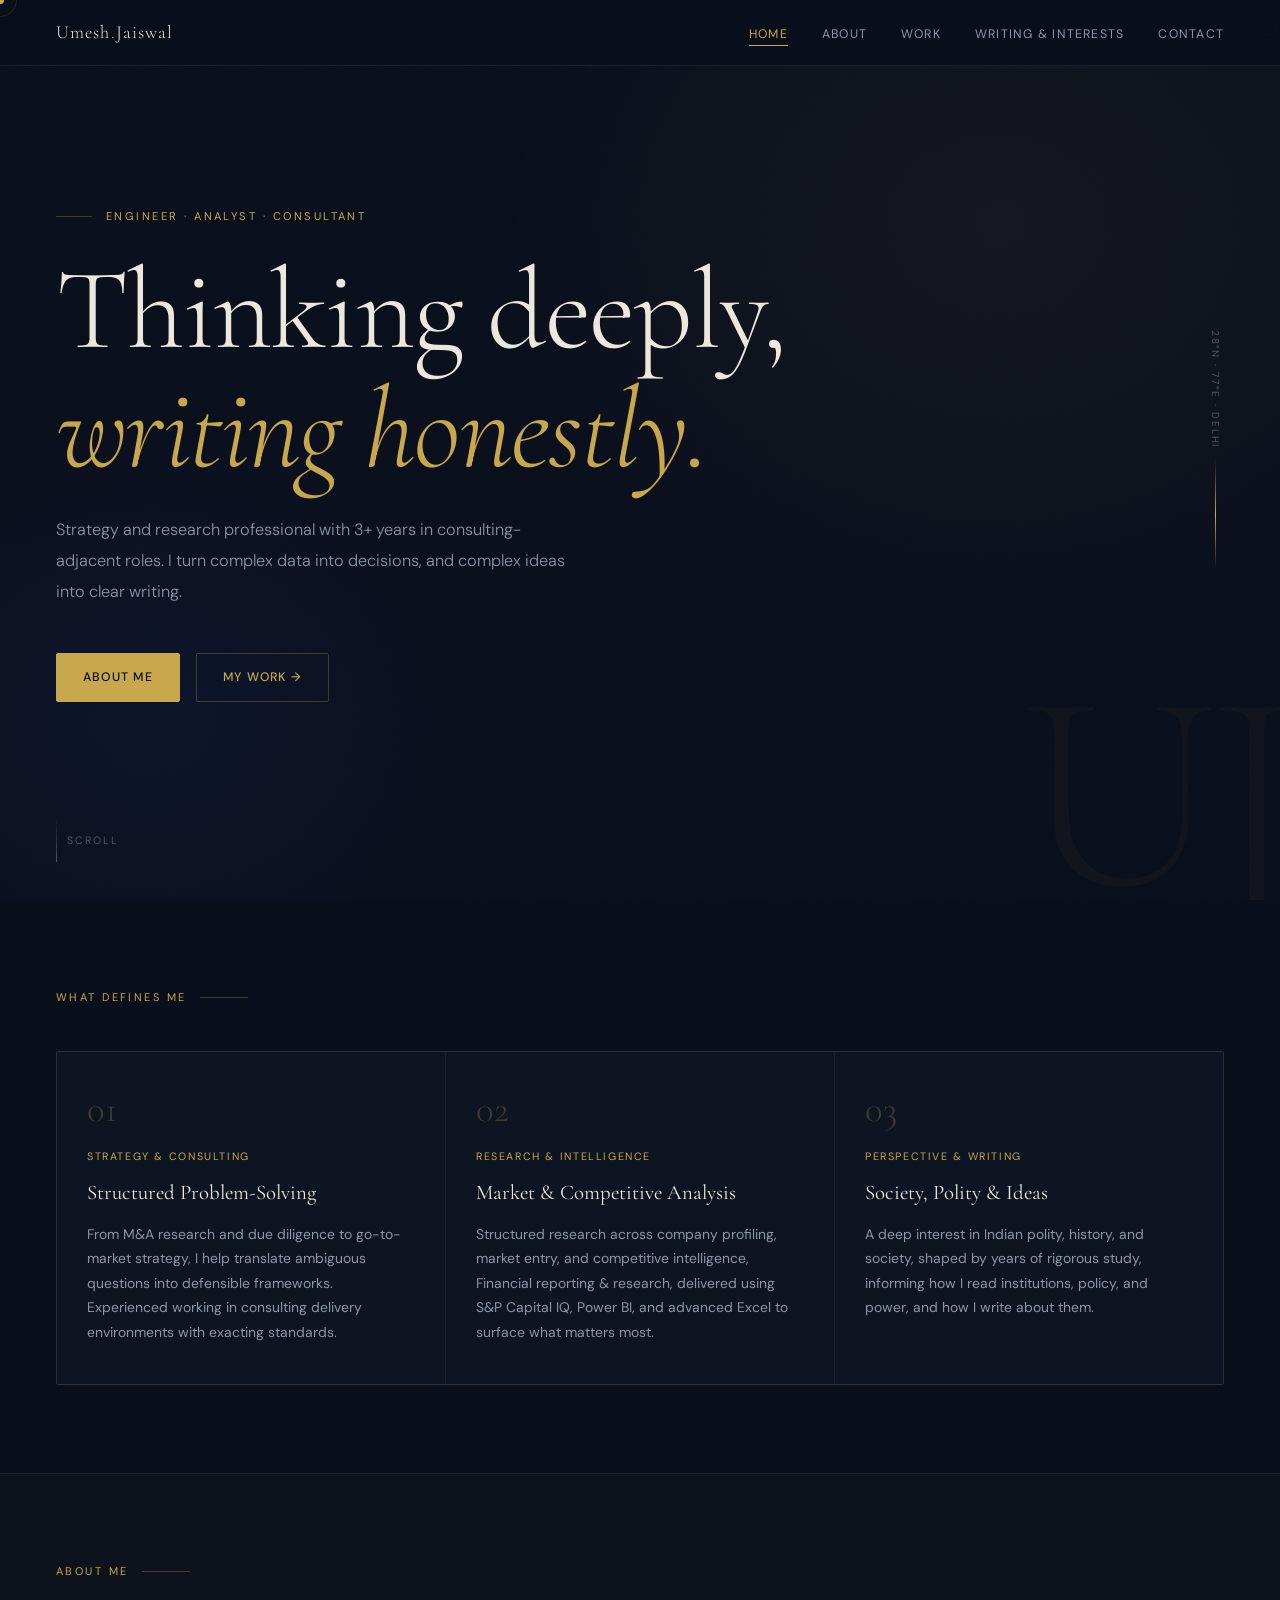
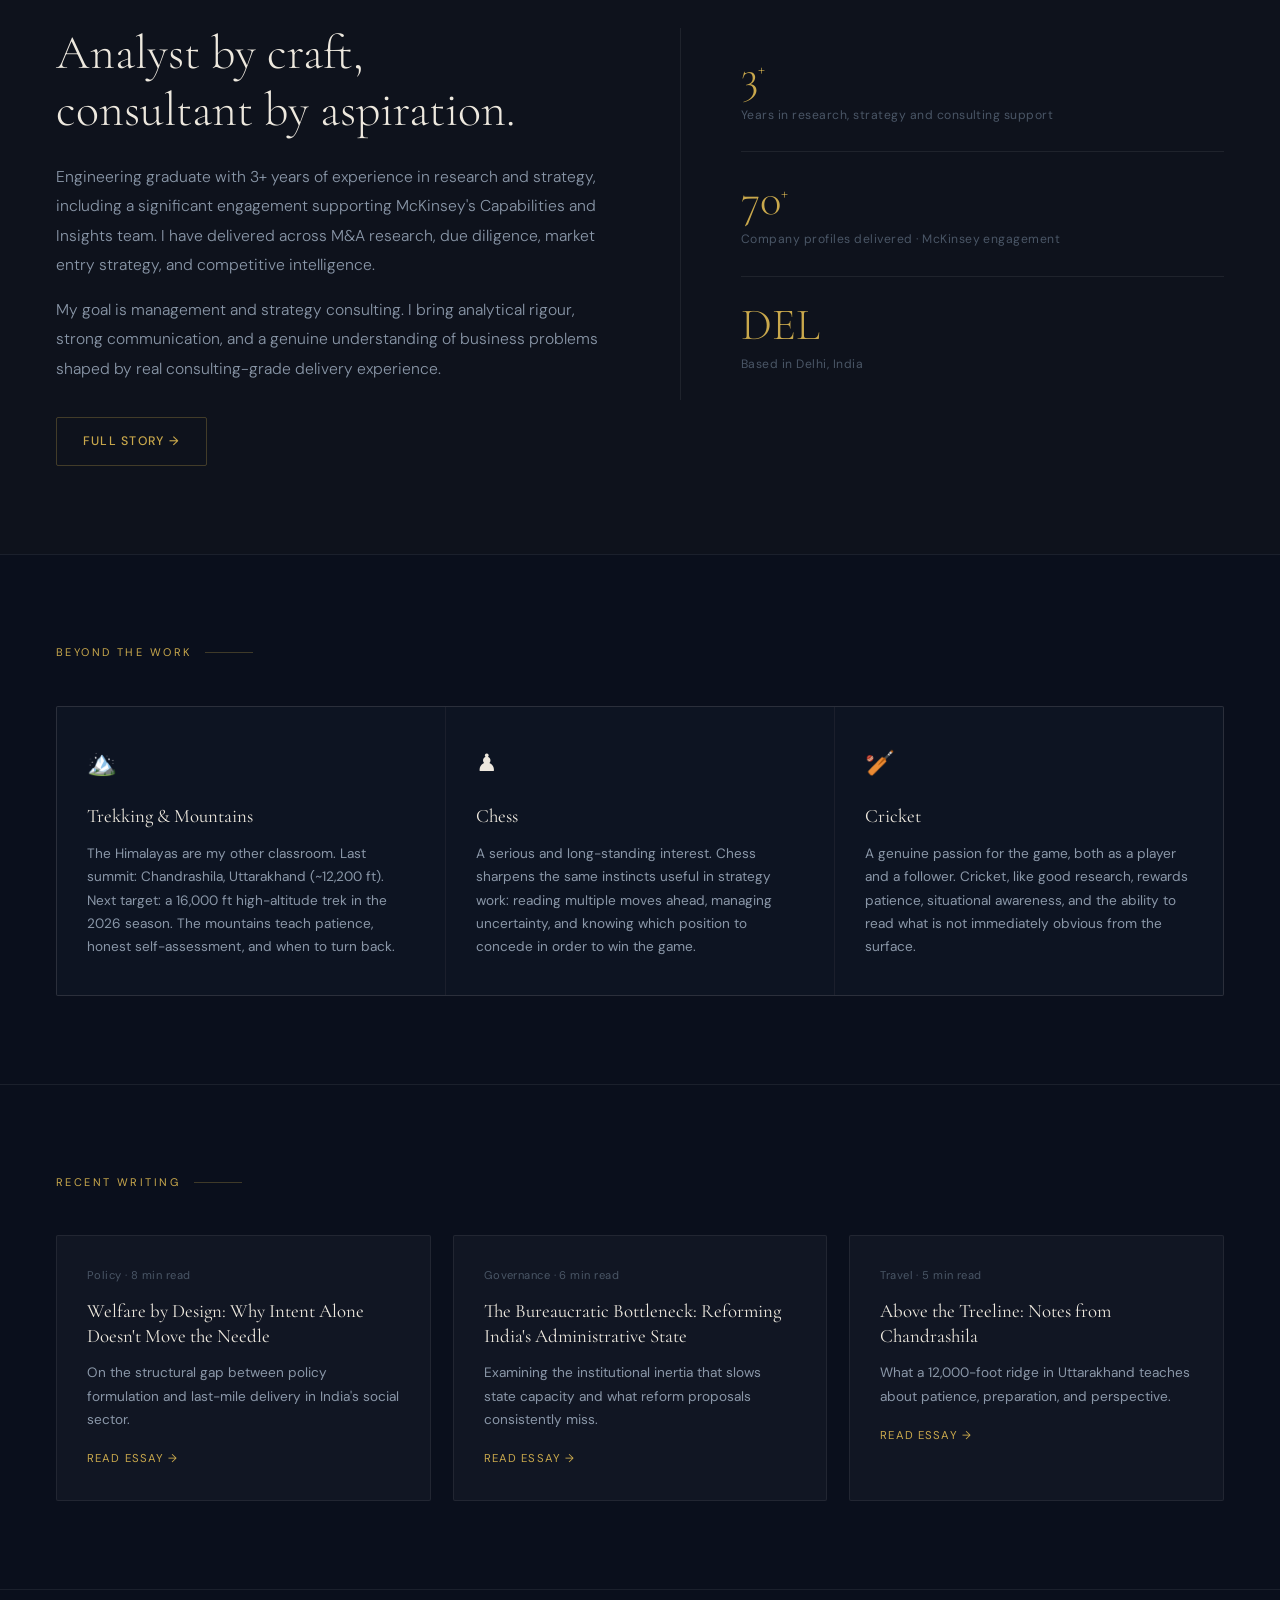
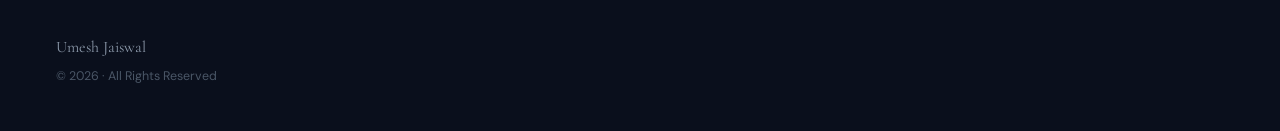
==== index.html @ ec94112f "Add files via upload" ====
<!DOCTYPE html>
<html lang="en">
<head>
<meta charset="UTF-8">
<meta name="viewport" content="width=device-width, initial-scale=1.0">
<title>Umesh Jaiswal — Strategy, Research &amp; Consulting</title>
<link rel="preconnect" href="https://fonts.googleapis.com">
<link rel="preconnect" href="https://fonts.gstatic.com" crossorigin>
<link href="https://fonts.googleapis.com/css2?family=Cormorant+Garamond:ital,wght@0,300;0,400;0,600;1,300;1,400&family=DM+Sans:opsz,wght@9..40,300;9..40,400;9..40,500&display=swap" rel="stylesheet">
<style>
:root{
  --bg:#0a0f1c;--bg2:#0d1422;--card:rgba(255,255,255,0.032);--border:rgba(255,255,255,0.07);
  --gold:#c9a84c;--gd:rgba(201,168,76,0.18);--gl:rgba(201,168,76,0.28);
  --t1:#ede8de;--t2:#8a97a8;--t3:#4a5666;
  --serif:'Cormorant Garamond',Georgia,serif;--sans:'DM Sans',system-ui,sans-serif;
}
*,*::before,*::after{margin:0;padding:0;box-sizing:border-box;}
html{scroll-behavior:smooth;}
body{font-family:var(--sans);background:var(--bg);color:var(--t1);line-height:1.7;overflow-x:hidden;-webkit-font-smoothing:antialiased;}
body::after{content:'';position:fixed;inset:0;opacity:0.018;pointer-events:none;z-index:9990;
background-image:url("data:image/svg+xml,%3Csvg xmlns='http://www.w3.org/2000/svg' width='300' height='300'%3E%3Cfilter id='n'%3E%3CfeTurbulence type='fractalNoise' baseFrequency='0.75' numOctaves='4' stitchTiles='stitch'/%3E%3C/filter%3E%3Crect width='300' height='300' filter='url(%23n)'/%3E%3C/svg%3E");}
/* CURSOR */
.cur,.cur-ring{position:fixed;top:0;left:0;pointer-events:none;border-radius:50%;z-index:9999;}
.cur{width:7px;height:7px;background:var(--gold);margin:-3.5px 0 0 -3.5px;transition:transform .15s ease;}
.cur-ring{width:34px;height:34px;border:1px solid var(--gl);margin:-17px 0 0 -17px;transition:opacity .3s;opacity:.55;}
/* NAV */
nav{position:fixed;top:0;width:100%;height:66px;display:flex;align-items:center;justify-content:space-between;padding:0 56px;background:rgba(10,15,28,.92);backdrop-filter:blur(24px);border-bottom:1px solid var(--border);z-index:1000;transition:box-shadow .3s;}
.nav-logo{font-family:var(--serif);font-size:1.15rem;font-weight:300;color:var(--t1);text-decoration:none;letter-spacing:.06em;}
.nav-logo span{color:var(--gold);}
nav ul{list-style:none;display:flex;gap:34px;}
nav ul a{color:var(--t2);text-decoration:none;font-size:.77rem;font-weight:400;letter-spacing:.1em;text-transform:uppercase;position:relative;transition:color .25s;}
nav ul a::after{content:'';position:absolute;bottom:-4px;left:0;width:0;height:1px;background:var(--gold);transition:width .25s;}
nav ul a:hover,nav ul a.active{color:var(--gold);}
nav ul a:hover::after,nav ul a.active::after{width:100%;}
/* HERO */
.hero{min-height:100vh;display:flex;flex-direction:column;justify-content:center;padding:0 56px;position:relative;overflow:hidden;}
.hero-mesh{position:absolute;inset:0;pointer-events:none;
  background:radial-gradient(ellipse 60% 70% at 78% 25%,rgba(201,168,76,.06) 0%,transparent 65%),
             radial-gradient(ellipse 45% 55% at 12% 80%,rgba(20,45,100,.2) 0%,transparent 60%);}
.hero-bg-text{position:absolute;right:-10px;bottom:-20px;font-family:var(--serif);font-size:clamp(11rem,22vw,20rem);font-weight:300;line-height:.9;color:rgba(201,168,76,.035);pointer-events:none;user-select:none;letter-spacing:-.03em;}
.hero-inner{position:relative;z-index:1;max-width:840px;}
.eyebrow{display:inline-flex;align-items:center;gap:14px;font-size:.7rem;letter-spacing:.22em;text-transform:uppercase;color:var(--gold);margin-bottom:26px;opacity:0;animation:up .7s ease .2s forwards;}
.eyebrow::before{content:'';width:36px;height:1px;background:var(--gl);}
.hero h1{font-family:var(--serif);font-size:clamp(4rem,9vw,7.8rem);font-weight:300;line-height:1.03;letter-spacing:-.015em;color:var(--t1);opacity:0;animation:up .85s ease .35s forwards;}
.hero h1 em{font-style:italic;color:var(--gold);}
.hero-sub{margin-top:26px;font-size:1.02rem;font-weight:300;color:var(--t2);max-width:520px;line-height:1.88;opacity:0;animation:up .85s ease .5s forwards;}
.ctas{margin-top:46px;display:flex;gap:16px;opacity:0;animation:up .85s ease .65s forwards;}
.btn{display:inline-flex;align-items:center;gap:7px;font-family:var(--sans);font-size:.77rem;font-weight:500;letter-spacing:.1em;text-transform:uppercase;text-decoration:none;border-radius:2px;padding:13px 26px;transition:all .25s ease;}
.btn-s{background:var(--gold);color:var(--bg);border:1px solid var(--gold);}
.btn-s:hover{background:#ddb95a;transform:translateY(-2px);box-shadow:0 8px 28px rgba(201,168,76,.28);}
.btn-o{background:transparent;color:var(--gold);border:1px solid var(--gl);}
.btn-o:hover{background:var(--gd);border-color:var(--gold);}
.hero-coord{position:absolute;right:56px;top:50%;transform:translateY(-50%);display:flex;flex-direction:column;align-items:center;gap:12px;opacity:.3;z-index:1;animation:fi .8s ease 1s forwards;}
.hero-coord .vl{width:1px;height:110px;background:linear-gradient(to bottom,transparent,var(--gold),transparent);}
.hero-coord .cl{writing-mode:vertical-rl;font-size:.63rem;letter-spacing:.18em;color:var(--t3);text-transform:uppercase;}
.scroll-hint{position:absolute;bottom:38px;left:56px;display:flex;align-items:center;gap:10px;font-size:.67rem;letter-spacing:.18em;text-transform:uppercase;color:var(--t3);z-index:1;opacity:0;animation:fi .8s ease 1.1s forwards;}
.scroll-hint::before{content:'';width:1px;height:44px;background:linear-gradient(to bottom,transparent,var(--t3));}
/* SECTIONS */
section.s{padding:88px 56px;position:relative;z-index:1;}
section.s+section.s{border-top:1px solid var(--border);}
.alt{background:rgba(201,168,76,.02);}
.sec-lbl{font-size:.69rem;letter-spacing:.22em;text-transform:uppercase;color:var(--gold);margin-bottom:44px;display:flex;align-items:center;gap:14px;}
.sec-lbl::after{content:'';width:48px;height:1px;background:var(--gl);}
/* PROFILE GRID */
.svc-grid{display:grid;grid-template-columns:repeat(3,1fr);gap:1px;background:var(--border);border:1px solid var(--border);border-radius:2px;overflow:hidden;}
.svc{background:var(--bg2);padding:40px 30px;position:relative;overflow:hidden;transition:background .3s;}
.svc::before{content:'';position:absolute;top:0;left:0;width:100%;height:2px;background:var(--gold);transform:scaleX(0);transform-origin:left;transition:transform .4s ease;}
.svc:hover{background:rgba(201,168,76,.032);}
.svc:hover::before{transform:scaleX(1);}
.svc-n{font-family:var(--serif);font-size:2.3rem;font-weight:300;color:var(--gl);line-height:1;margin-bottom:18px;}
.svc-tag{font-size:.67rem;letter-spacing:.15em;text-transform:uppercase;color:var(--gold);margin-bottom:10px;}
.svc h3{font-family:var(--serif);font-size:1.3rem;font-weight:400;margin-bottom:12px;}
.svc p{font-size:.87rem;color:var(--t2);line-height:1.75;}
/* TWO-COL */
.two-col{display:grid;grid-template-columns:1fr 1fr;gap:80px;align-items:center;}
h2{font-family:var(--serif);font-size:clamp(1.9rem,3.8vw,3rem);font-weight:300;line-height:1.2;margin-bottom:22px;}
.lead{font-size:.98rem;color:var(--t2);line-height:1.88;font-weight:300;}
.lead+.lead{margin-top:15px;}
/* STATS */
.stats-side{border-left:1px solid var(--border);padding-left:60px;}
.stat{padding:26px 0;border-bottom:1px solid var(--border);}
.stat:last-child{border-bottom:none;}
.stat .n{font-family:var(--serif);font-size:2.8rem;font-weight:300;color:var(--gold);line-height:1;}
.stat .n sup{font-size:1.1rem;vertical-align:super;}
.stat .d{font-size:.76rem;color:var(--t3);margin-top:6px;letter-spacing:.04em;}
/* INTEREST GRID */
.interest-grid{display:grid;grid-template-columns:repeat(3,1fr);gap:1px;background:var(--border);border:1px solid var(--border);border-radius:2px;overflow:hidden;}
.interest-card{background:var(--bg2);padding:36px 30px;position:relative;overflow:hidden;transition:background .3s;}
.interest-card::before{content:'';position:absolute;top:0;left:0;width:100%;height:2px;background:var(--gold);transform:scaleX(0);transform-origin:left;transition:transform .4s;}
.interest-card:hover{background:rgba(201,168,76,.03);}
.interest-card:hover::before{transform:scaleX(1);}
.interest-card .ic-icon{font-size:1.5rem;margin-bottom:16px;display:block;}
.interest-card h4{font-family:var(--serif);font-size:1.18rem;font-weight:400;margin-bottom:10px;}
.interest-card p{font-size:.85rem;color:var(--t2);line-height:1.72;}
/* CARDS */
.cards{display:grid;grid-template-columns:repeat(3,1fr);gap:22px;}
.card{background:var(--card);border:1px solid var(--border);border-radius:2px;padding:30px;position:relative;overflow:hidden;transition:border-color .3s,transform .3s,box-shadow .3s;}
.card::after{content:'';position:absolute;left:0;bottom:0;width:0;height:1px;background:var(--gold);transition:width .4s ease;}
.card:hover{border-color:var(--gl);transform:translateY(-4px);box-shadow:0 20px 50px rgba(0,0,0,.4);}
.card:hover::after{width:100%;}
.card-meta{font-size:.7rem;color:var(--t3);letter-spacing:.04em;margin-bottom:13px;}
.card h3{font-family:var(--serif);font-size:1.18rem;font-weight:400;line-height:1.35;margin-bottom:12px;}
.card p{font-size:.85rem;color:var(--t2);line-height:1.7;}
.card-lnk{display:inline-flex;align-items:center;gap:6px;font-size:.71rem;letter-spacing:.1em;text-transform:uppercase;color:var(--gold);text-decoration:none;margin-top:18px;transition:gap .2s;}
.card-lnk:hover{gap:10px;}
/* FOOTER */
footer{padding:44px 56px;border-top:1px solid var(--border);display:flex;justify-content:space-between;align-items:center;position:relative;z-index:1;}
.fl .fn{font-family:var(--serif);font-size:1rem;color:var(--t2);margin-bottom:5px;}
.fl{font-size:.78rem;color:var(--t3);}
.fnav{display:flex;gap:28px;}
.fnav a{font-size:.74rem;color:var(--t3);text-decoration:none;letter-spacing:.08em;text-transform:uppercase;transition:color .2s;}
.fnav a:hover{color:var(--gold);}
/* REVEAL */
.rv{opacity:0;transform:translateY(22px);transition:opacity .65s ease,transform .65s ease;}
.rv.in{opacity:1;transform:translateY(0);}
.d1{transition-delay:.07s}.d2{transition-delay:.14s}.d3{transition-delay:.21s}.d4{transition-delay:.28s}
@keyframes up{from{opacity:0;transform:translateY(26px)}to{opacity:1;transform:translateY(0)}}
@keyframes fi{from{opacity:0}to{opacity:1}}
@media(max-width:900px){
  nav{padding:0 20px;}
  .hero{padding:0 20px;}
  section.s{padding:60px 20px;}
  .svc-grid,.two-col,.cards,.interest-grid{grid-template-columns:1fr;}
  .stats-side{border-left:none;padding-left:0;border-top:1px solid var(--border);padding-top:32px;}
  .hero-coord,.scroll-hint{display:none;}
  footer{flex-direction:column;gap:20px;padding:32px 20px;text-align:center;}
  .fnav{flex-wrap:wrap;justify-content:center;}
}
</style>
</head>
<body>

<div class="cur" id="cur"></div>
<div class="cur-ring" id="cur-ring"></div>

<nav id="nav">
  <a href="index.html" class="nav-logo">Umesh<span>.</span>Jaiswal</a>
  <ul>
    <li><a href="index.html" class="active">Home</a></li>
    <li><a href="about.html">About</a></li>
    <li><a href="projects.html">Work</a></li>
    <li><a href="blog.html">Writing &amp; Interests</a></li>
    <li><a href="contact.html">Contact</a></li>
  </ul>
</nav>

<section class="hero">
  <div class="hero-mesh"></div>
  <div class="hero-bg-text">UJ</div>
  <div class="hero-inner">
    <div class="eyebrow">Engineer · Analyst · Consultant</div>
    <h1>Thinking deeply,<br><em>writing honestly.</em></h1>
    <p class="hero-sub">Strategy and research professional with 3+ years in consulting-adjacent roles. I turn complex data into decisions, and complex ideas into clear writing.</p>
    <div class="ctas">
      <a href="about.html" class="btn btn-s">About Me</a>
      <a href="projects.html" class="btn btn-o">My Work &rarr;</a>
    </div>
  </div>
  <div class="hero-coord">
    <span class="cl">28°N · 77°E · Delhi</span>
    <div class="vl"></div>
  </div>
  <div class="scroll-hint">Scroll</div>
</section>

<!-- WHAT DEFINES ME -->
<section class="s">
  <div class="sec-lbl">What Defines Me</div>
  <div class="svc-grid">
    <div class="svc rv d1">
      <div class="svc-n">01</div>
      <div class="svc-tag">Strategy &amp; Consulting</div>
      <h3>Structured Problem-Solving</h3>
      <p>From M&amp;A research and due diligence to go-to-market strategy, I help translate ambiguous questions into defensible frameworks. Experienced working in consulting delivery environments with exacting standards.</p>
    </div>
    <div class="svc rv d2">
      <div class="svc-n">02</div>
      <div class="svc-tag">Research &amp; Intelligence</div>
      <h3>Market &amp; Competitive Analysis</h3>
      <p>Structured research across company profiling, market entry, and competitive intelligence, Financial reporting &amp; research, delivered using S&amp;P Capital IQ, Power BI, and advanced Excel to surface what matters most.</p>
    </div>
    <div class="svc rv d3">
      <div class="svc-n">03</div>
      <div class="svc-tag">Perspective &amp; Writing</div>
      <h3>Society, Polity &amp; Ideas</h3>
      <p>A deep interest in Indian polity, history, and society, shaped by years of rigorous study, informing how I read institutions, policy, and power, and how I write about them.</p>
    </div>
  </div>
</section>

<!-- ABOUT -->
<section class="s alt">
  <div class="two-col">
    <div class="rv">
      <div class="sec-lbl">About Me</div>
      <h2>Analyst by craft,<br>consultant by aspiration.</h2>
      <p class="lead">Engineering graduate with 3+ years of experience in research and strategy, including a significant engagement supporting McKinsey's Capabilities and Insights team. I have delivered across M&amp;A research, due diligence, market entry strategy, and competitive intelligence.</p>
      <p class="lead">My goal is management and strategy consulting. I bring analytical rigour, strong communication, and a genuine understanding of business problems shaped by real consulting-grade delivery experience.</p>
      <a href="about.html" class="btn btn-o" style="margin-top:34px;display:inline-flex;">Full Story &rarr;</a>
    </div>
    <div class="stats-side rv d2">
      <div class="stat"><div class="n">3<sup>+</sup></div><div class="d">Years in research, strategy and consulting support</div></div>
      <div class="stat"><div class="n">70<sup>+</sup></div><div class="d">Company profiles delivered · McKinsey engagement</div></div>
      <div class="stat"><div class="n">DEL</div><div class="d">Based in Delhi, India</div></div>
    </div>
  </div>
</section>

<!-- PERSONAL INTERESTS -->
<section class="s">
  <div class="sec-lbl">Beyond the Work</div>
  <div class="interest-grid">
    <div class="interest-card rv d1">
      <span class="ic-icon">🏔️</span>
      <h4>Trekking &amp; Mountains</h4>
      <p>The Himalayas are my other classroom. Last summit: Chandrashila, Uttarakhand (~12,200 ft). Next target: a 16,000 ft high-altitude trek in the 2026 season. The mountains teach patience, honest self-assessment, and when to turn back.</p>
    </div>
    <div class="interest-card rv d2">
      <span class="ic-icon">♟️</span>
      <h4>Chess</h4>
      <p>A serious and long-standing interest. Chess sharpens the same instincts useful in strategy work: reading multiple moves ahead, managing uncertainty, and knowing which position to concede in order to win the game.</p>
    </div>
    <div class="interest-card rv d3">
      <span class="ic-icon">🏏</span>
      <h4>Cricket</h4>
      <p>A genuine passion for the game, both as a player and a follower. Cricket, like good research, rewards patience, situational awareness, and the ability to read what is not immediately obvious from the surface.</p>
    </div>
  </div>
</section>

<!-- RECENT WRITING -->
<section class="s" style="border-top:1px solid var(--border);">
  <div class="sec-lbl">Recent Writing</div>
  <div class="cards">
    <div class="card rv d1">
      <div class="card-meta">Policy · 8 min read</div>
      <h3>Welfare by Design: Why Intent Alone Doesn't Move the Needle</h3>
      <p>On the structural gap between policy formulation and last-mile delivery in India's social sector.</p>
      <a href="blog.html" class="card-lnk">Read Essay &rarr;</a>
    </div>
    <div class="card rv d2">
      <div class="card-meta">Governance · 6 min read</div>
      <h3>The Bureaucratic Bottleneck: Reforming India's Administrative State</h3>
      <p>Examining the institutional inertia that slows state capacity and what reform proposals consistently miss.</p>
      <a href="blog.html" class="card-lnk">Read Essay &rarr;</a>
    </div>
    <div class="card rv d3">
      <div class="card-meta">Travel · 5 min read</div>
      <h3>Above the Treeline: Notes from Chandrashila</h3>
      <p>What a 12,000-foot ridge in Uttarakhand teaches about patience, preparation, and perspective.</p>
      <a href="blog.html" class="card-lnk">Read Essay &rarr;</a>
    </div>
  </div>
</section>

<footer>
  <div class="fl"><div class="fn">Umesh Jaiswal</div>© 2026 · All Rights Reserved</div>
  <nav class="fnav">
    <a href="about.html">About</a>
    <a href="projects.html">Work</a>
    <a href="blog.html">Writing &amp; Interests</a>
    <a href="contact.html">Contact</a>
  </nav>
</footer>

<script>
const cur=document.getElementById('cur'),ring=document.getElementById('cur-ring');
let mx=0,my=0,rx=0,ry=0;
document.addEventListener('mousemove',e=>{mx=e.clientX;my=e.clientY;cur.style.transform=`translate(${mx}px,${my}px)`;});
(function animR(){rx+=(mx-rx)*.1;ry+=(my-ry)*.1;ring.style.transform=`translate(${rx}px,${ry}px)`;requestAnimationFrame(animR)})();
document.querySelectorAll('a,button').forEach(el=>{el.addEventListener('mouseenter',()=>{cur.style.transform+=' scale(2.8)';ring.style.opacity='.15';});el.addEventListener('mouseleave',()=>{ring.style.opacity='.55';});});
const nav=document.getElementById('nav');
window.addEventListener('scroll',()=>{nav.style.boxShadow=scrollY>20?'0 4px 40px rgba(0,0,0,.55)':'none';},{passive:true});
const obs=new IntersectionObserver(e=>e.forEach(x=>{if(x.isIntersecting){x.target.classList.add('in');obs.unobserve(x.target);}}),{threshold:.1,rootMargin:'0px 0px -30px 0px'});
document.querySelectorAll('.rv').forEach(el=>obs.observe(el));
</script>
</body>
</html>
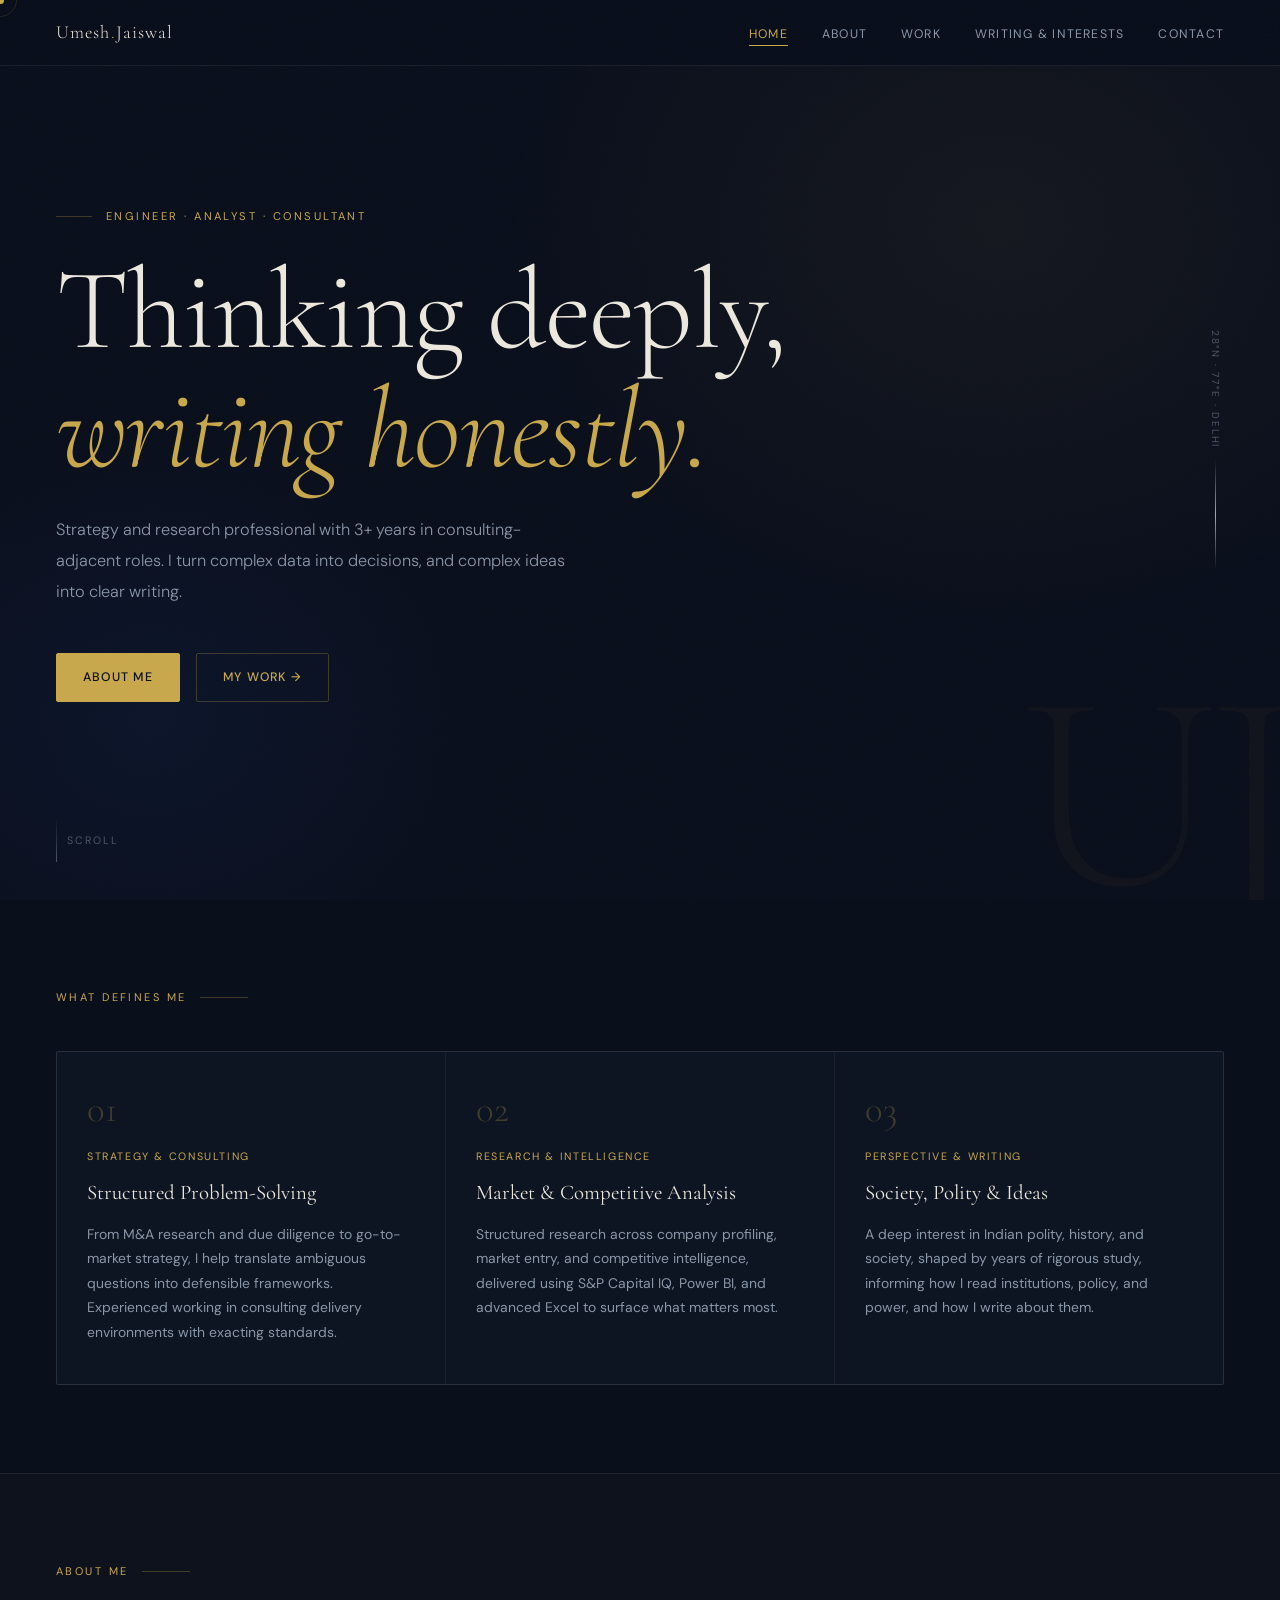
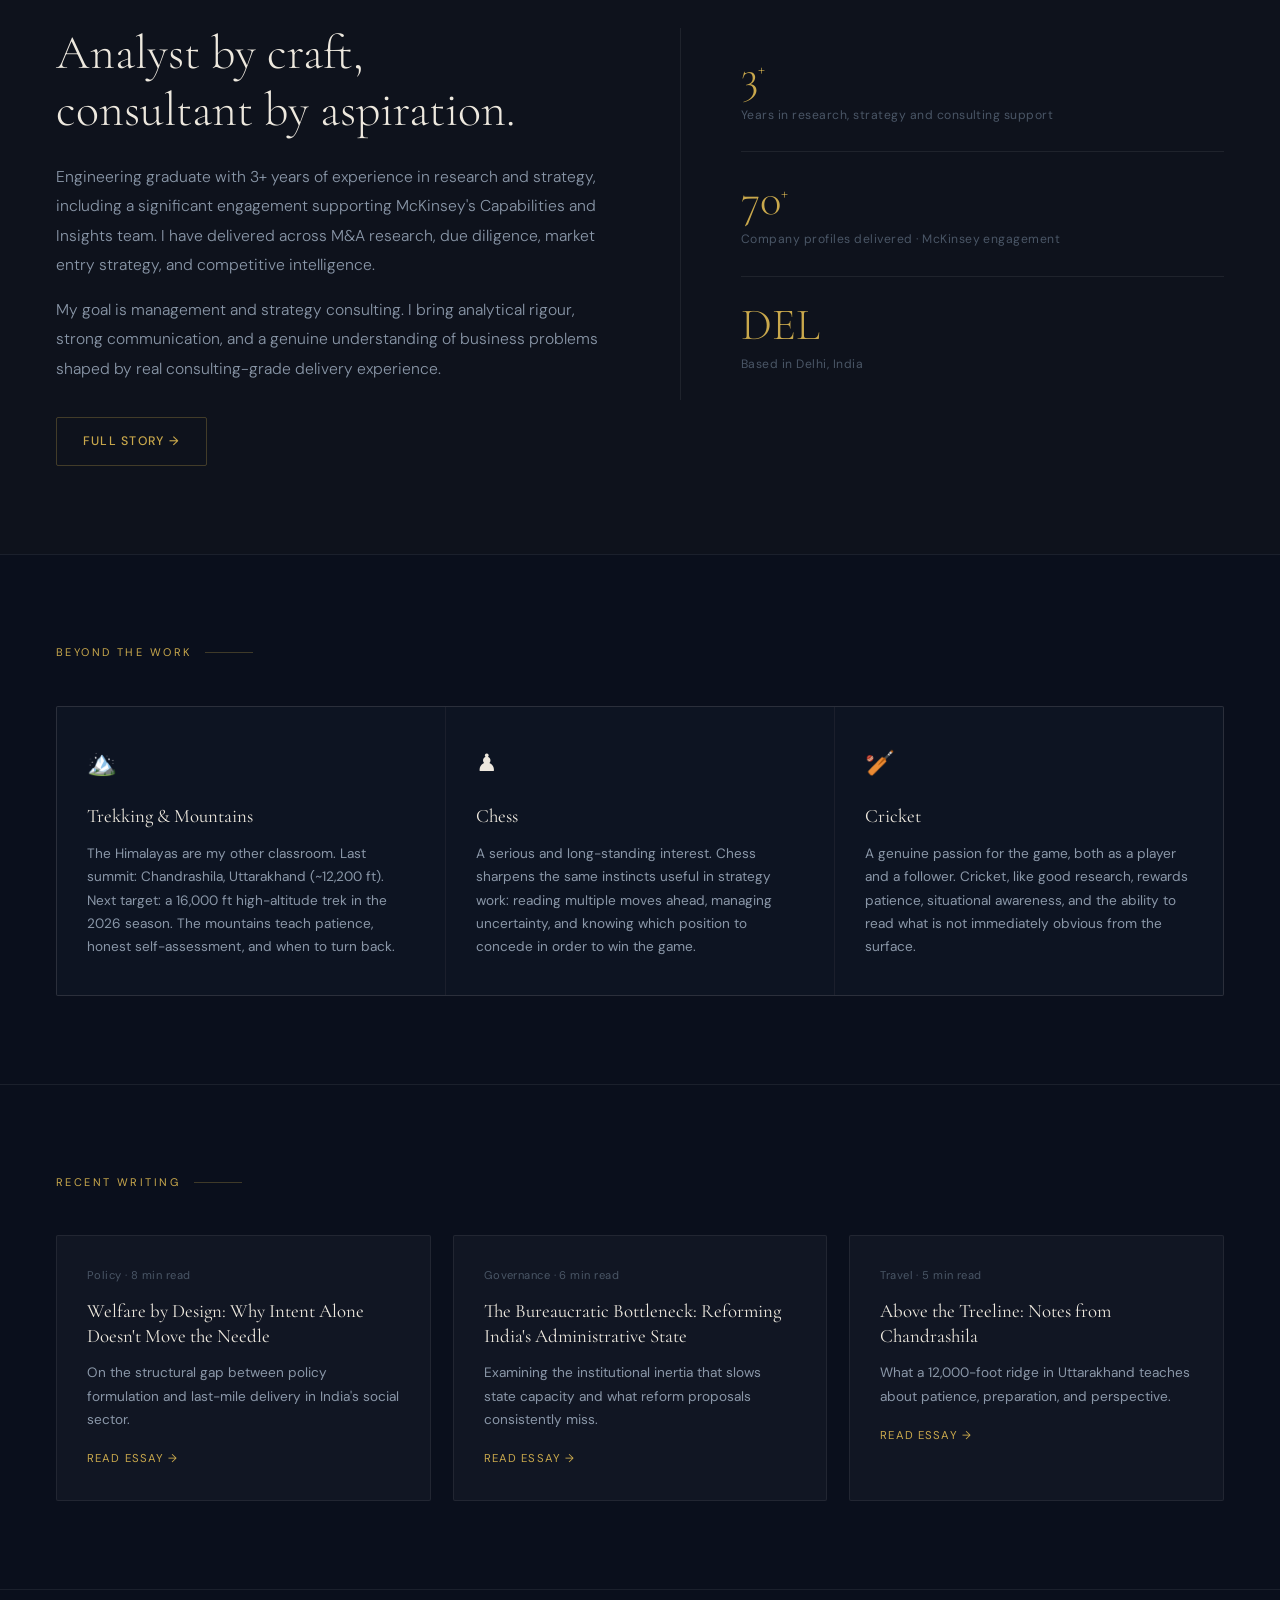
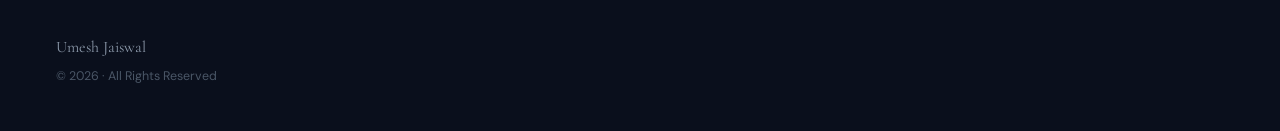
==== commit 7b194866: "Add files via upload" ====
--- a/index.html
+++ b/index.html
@@ -177,7 +177,7 @@
       <div class="svc-n">02</div>
       <div class="svc-tag">Research &amp; Intelligence</div>
       <h3>Market &amp; Competitive Analysis</h3>
-      <p>Structured research across company profiling, market entry, and competitive intelligence, Financial reporting &amp; research, delivered using S&amp;P Capital IQ, Power BI, and advanced Excel to surface what matters most.</p>
+      <p>Structured research across company profiling, market entry, and competitive intelligence, delivered using S&amp;P Capital IQ, Power BI, and advanced Excel to surface what matters most.</p>
     </div>
     <div class="svc rv d3">
       <div class="svc-n">03</div>
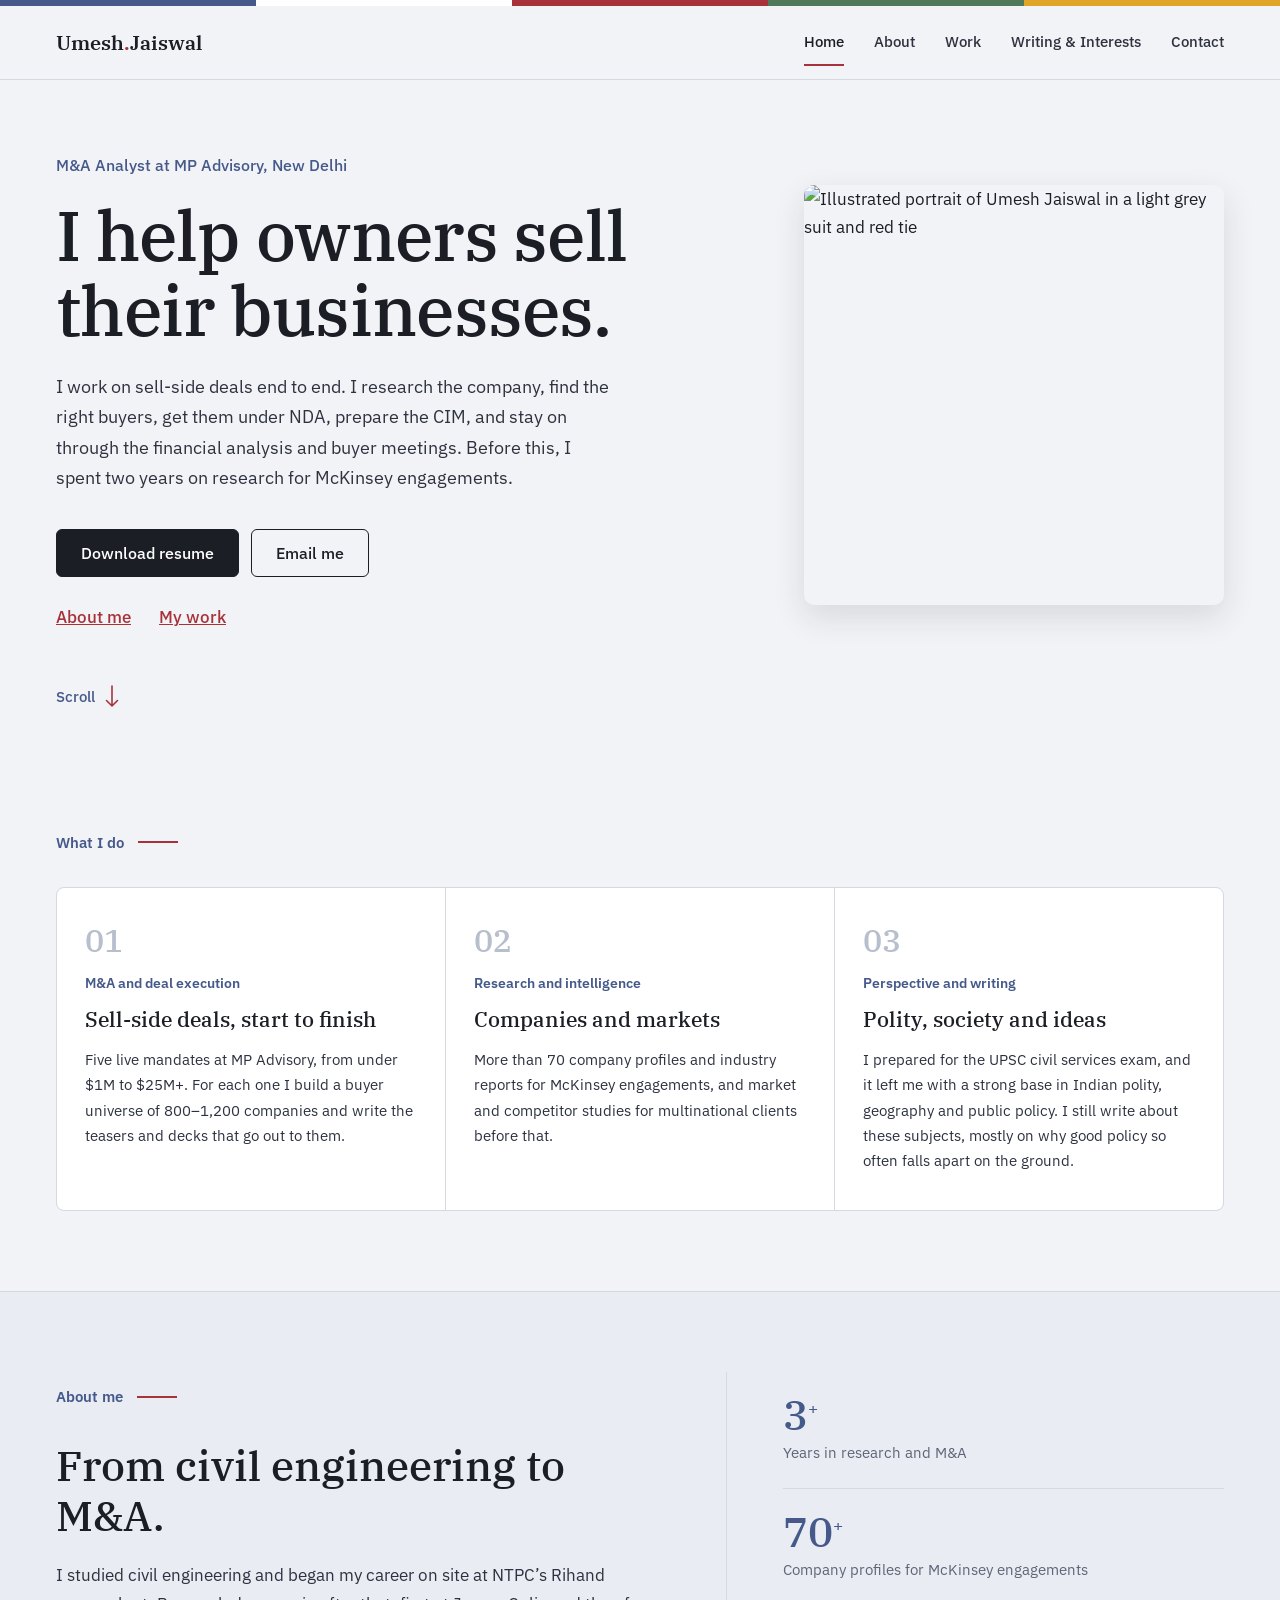
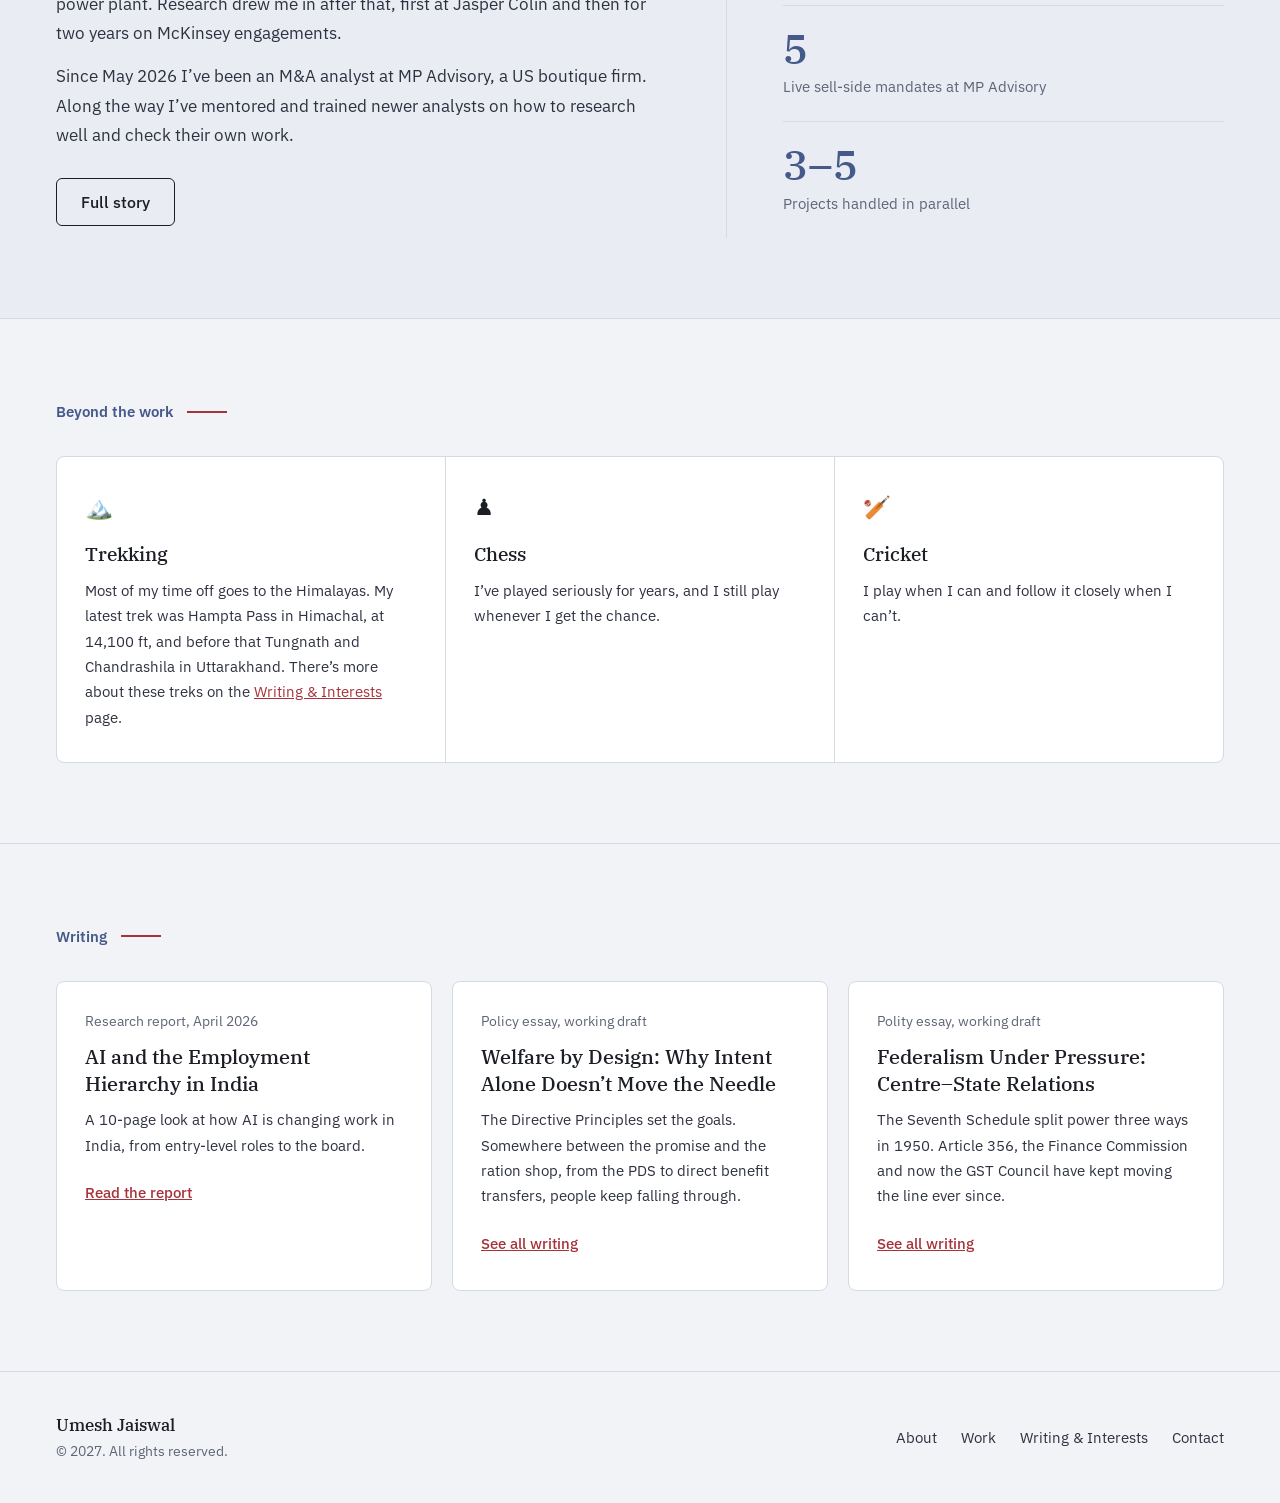
==== commit c0855ad1: "Add files via upload" ====
--- a/index.html
+++ b/index.html
@@ -3,259 +3,157 @@
 <head>
 <meta charset="UTF-8">
 <meta name="viewport" content="width=device-width, initial-scale=1.0">
-<title>Umesh Jaiswal — Strategy, Research &amp; Consulting</title>
+<title>Umesh Jaiswal — M&amp;A Analyst</title>
+<meta name="description" content="Umesh Jaiswal is an M&amp;A analyst at MP Advisory in New Delhi, working on sell-side deals end to end: buyer research, outreach and NDAs, CIMs and financial analysis.">
+<link rel="icon" href="images/favicon.svg" type="image/svg+xml">
+<meta property="og:type" content="website">
+<meta property="og:url" content="https://umeshjaiswal06.github.io/">
+<meta property="og:title" content="Umesh Jaiswal — M&amp;A Analyst">
+<meta property="og:description" content="M&amp;A analyst at MP Advisory, New Delhi, working on sell-side deals: buyer research, outreach and NDAs, CIMs and financial analysis.">
+<meta property="og:image" content="https://umeshjaiswal06.github.io/images/og-preview.jpg">
+<meta name="twitter:card" content="summary_large_image">
 <link rel="preconnect" href="https://fonts.googleapis.com">
 <link rel="preconnect" href="https://fonts.gstatic.com" crossorigin>
-<link href="https://fonts.googleapis.com/css2?family=Cormorant+Garamond:ital,wght@0,300;0,400;0,600;1,300;1,400&family=DM+Sans:opsz,wght@9..40,300;9..40,400;9..40,500&display=swap" rel="stylesheet">
-<style>
-:root{
-  --bg:#0a0f1c;--bg2:#0d1422;--card:rgba(255,255,255,0.032);--border:rgba(255,255,255,0.07);
-  --gold:#c9a84c;--gd:rgba(201,168,76,0.18);--gl:rgba(201,168,76,0.28);
-  --t1:#ede8de;--t2:#8a97a8;--t3:#4a5666;
-  --serif:'Cormorant Garamond',Georgia,serif;--sans:'DM Sans',system-ui,sans-serif;
-}
-*,*::before,*::after{margin:0;padding:0;box-sizing:border-box;}
-html{scroll-behavior:smooth;}
-body{font-family:var(--sans);background:var(--bg);color:var(--t1);line-height:1.7;overflow-x:hidden;-webkit-font-smoothing:antialiased;}
-body::after{content:'';position:fixed;inset:0;opacity:0.018;pointer-events:none;z-index:9990;
-background-image:url("data:image/svg+xml,%3Csvg xmlns='http://www.w3.org/2000/svg' width='300' height='300'%3E%3Cfilter id='n'%3E%3CfeTurbulence type='fractalNoise' baseFrequency='0.75' numOctaves='4' stitchTiles='stitch'/%3E%3C/filter%3E%3Crect width='300' height='300' filter='url(%23n)'/%3E%3C/svg%3E");}
-/* CURSOR */
-.cur,.cur-ring{position:fixed;top:0;left:0;pointer-events:none;border-radius:50%;z-index:9999;}
-.cur{width:7px;height:7px;background:var(--gold);margin:-3.5px 0 0 -3.5px;transition:transform .15s ease;}
-.cur-ring{width:34px;height:34px;border:1px solid var(--gl);margin:-17px 0 0 -17px;transition:opacity .3s;opacity:.55;}
-/* NAV */
-nav{position:fixed;top:0;width:100%;height:66px;display:flex;align-items:center;justify-content:space-between;padding:0 56px;background:rgba(10,15,28,.92);backdrop-filter:blur(24px);border-bottom:1px solid var(--border);z-index:1000;transition:box-shadow .3s;}
-.nav-logo{font-family:var(--serif);font-size:1.15rem;font-weight:300;color:var(--t1);text-decoration:none;letter-spacing:.06em;}
-.nav-logo span{color:var(--gold);}
-nav ul{list-style:none;display:flex;gap:34px;}
-nav ul a{color:var(--t2);text-decoration:none;font-size:.77rem;font-weight:400;letter-spacing:.1em;text-transform:uppercase;position:relative;transition:color .25s;}
-nav ul a::after{content:'';position:absolute;bottom:-4px;left:0;width:0;height:1px;background:var(--gold);transition:width .25s;}
-nav ul a:hover,nav ul a.active{color:var(--gold);}
-nav ul a:hover::after,nav ul a.active::after{width:100%;}
-/* HERO */
-.hero{min-height:100vh;display:flex;flex-direction:column;justify-content:center;padding:0 56px;position:relative;overflow:hidden;}
-.hero-mesh{position:absolute;inset:0;pointer-events:none;
-  background:radial-gradient(ellipse 60% 70% at 78% 25%,rgba(201,168,76,.06) 0%,transparent 65%),
-             radial-gradient(ellipse 45% 55% at 12% 80%,rgba(20,45,100,.2) 0%,transparent 60%);}
-.hero-bg-text{position:absolute;right:-10px;bottom:-20px;font-family:var(--serif);font-size:clamp(11rem,22vw,20rem);font-weight:300;line-height:.9;color:rgba(201,168,76,.035);pointer-events:none;user-select:none;letter-spacing:-.03em;}
-.hero-inner{position:relative;z-index:1;max-width:840px;}
-.eyebrow{display:inline-flex;align-items:center;gap:14px;font-size:.7rem;letter-spacing:.22em;text-transform:uppercase;color:var(--gold);margin-bottom:26px;opacity:0;animation:up .7s ease .2s forwards;}
-.eyebrow::before{content:'';width:36px;height:1px;background:var(--gl);}
-.hero h1{font-family:var(--serif);font-size:clamp(4rem,9vw,7.8rem);font-weight:300;line-height:1.03;letter-spacing:-.015em;color:var(--t1);opacity:0;animation:up .85s ease .35s forwards;}
-.hero h1 em{font-style:italic;color:var(--gold);}
-.hero-sub{margin-top:26px;font-size:1.02rem;font-weight:300;color:var(--t2);max-width:520px;line-height:1.88;opacity:0;animation:up .85s ease .5s forwards;}
-.ctas{margin-top:46px;display:flex;gap:16px;opacity:0;animation:up .85s ease .65s forwards;}
-.btn{display:inline-flex;align-items:center;gap:7px;font-family:var(--sans);font-size:.77rem;font-weight:500;letter-spacing:.1em;text-transform:uppercase;text-decoration:none;border-radius:2px;padding:13px 26px;transition:all .25s ease;}
-.btn-s{background:var(--gold);color:var(--bg);border:1px solid var(--gold);}
-.btn-s:hover{background:#ddb95a;transform:translateY(-2px);box-shadow:0 8px 28px rgba(201,168,76,.28);}
-.btn-o{background:transparent;color:var(--gold);border:1px solid var(--gl);}
-.btn-o:hover{background:var(--gd);border-color:var(--gold);}
-.hero-coord{position:absolute;right:56px;top:50%;transform:translateY(-50%);display:flex;flex-direction:column;align-items:center;gap:12px;opacity:.3;z-index:1;animation:fi .8s ease 1s forwards;}
-.hero-coord .vl{width:1px;height:110px;background:linear-gradient(to bottom,transparent,var(--gold),transparent);}
-.hero-coord .cl{writing-mode:vertical-rl;font-size:.63rem;letter-spacing:.18em;color:var(--t3);text-transform:uppercase;}
-.scroll-hint{position:absolute;bottom:38px;left:56px;display:flex;align-items:center;gap:10px;font-size:.67rem;letter-spacing:.18em;text-transform:uppercase;color:var(--t3);z-index:1;opacity:0;animation:fi .8s ease 1.1s forwards;}
-.scroll-hint::before{content:'';width:1px;height:44px;background:linear-gradient(to bottom,transparent,var(--t3));}
-/* SECTIONS */
-section.s{padding:88px 56px;position:relative;z-index:1;}
-section.s+section.s{border-top:1px solid var(--border);}
-.alt{background:rgba(201,168,76,.02);}
-.sec-lbl{font-size:.69rem;letter-spacing:.22em;text-transform:uppercase;color:var(--gold);margin-bottom:44px;display:flex;align-items:center;gap:14px;}
-.sec-lbl::after{content:'';width:48px;height:1px;background:var(--gl);}
-/* PROFILE GRID */
-.svc-grid{display:grid;grid-template-columns:repeat(3,1fr);gap:1px;background:var(--border);border:1px solid var(--border);border-radius:2px;overflow:hidden;}
-.svc{background:var(--bg2);padding:40px 30px;position:relative;overflow:hidden;transition:background .3s;}
-.svc::before{content:'';position:absolute;top:0;left:0;width:100%;height:2px;background:var(--gold);transform:scaleX(0);transform-origin:left;transition:transform .4s ease;}
-.svc:hover{background:rgba(201,168,76,.032);}
-.svc:hover::before{transform:scaleX(1);}
-.svc-n{font-family:var(--serif);font-size:2.3rem;font-weight:300;color:var(--gl);line-height:1;margin-bottom:18px;}
-.svc-tag{font-size:.67rem;letter-spacing:.15em;text-transform:uppercase;color:var(--gold);margin-bottom:10px;}
-.svc h3{font-family:var(--serif);font-size:1.3rem;font-weight:400;margin-bottom:12px;}
-.svc p{font-size:.87rem;color:var(--t2);line-height:1.75;}
-/* TWO-COL */
-.two-col{display:grid;grid-template-columns:1fr 1fr;gap:80px;align-items:center;}
-h2{font-family:var(--serif);font-size:clamp(1.9rem,3.8vw,3rem);font-weight:300;line-height:1.2;margin-bottom:22px;}
-.lead{font-size:.98rem;color:var(--t2);line-height:1.88;font-weight:300;}
-.lead+.lead{margin-top:15px;}
-/* STATS */
-.stats-side{border-left:1px solid var(--border);padding-left:60px;}
-.stat{padding:26px 0;border-bottom:1px solid var(--border);}
-.stat:last-child{border-bottom:none;}
-.stat .n{font-family:var(--serif);font-size:2.8rem;font-weight:300;color:var(--gold);line-height:1;}
-.stat .n sup{font-size:1.1rem;vertical-align:super;}
-.stat .d{font-size:.76rem;color:var(--t3);margin-top:6px;letter-spacing:.04em;}
-/* INTEREST GRID */
-.interest-grid{display:grid;grid-template-columns:repeat(3,1fr);gap:1px;background:var(--border);border:1px solid var(--border);border-radius:2px;overflow:hidden;}
-.interest-card{background:var(--bg2);padding:36px 30px;position:relative;overflow:hidden;transition:background .3s;}
-.interest-card::before{content:'';position:absolute;top:0;left:0;width:100%;height:2px;background:var(--gold);transform:scaleX(0);transform-origin:left;transition:transform .4s;}
-.interest-card:hover{background:rgba(201,168,76,.03);}
-.interest-card:hover::before{transform:scaleX(1);}
-.interest-card .ic-icon{font-size:1.5rem;margin-bottom:16px;display:block;}
-.interest-card h4{font-family:var(--serif);font-size:1.18rem;font-weight:400;margin-bottom:10px;}
-.interest-card p{font-size:.85rem;color:var(--t2);line-height:1.72;}
-/* CARDS */
-.cards{display:grid;grid-template-columns:repeat(3,1fr);gap:22px;}
-.card{background:var(--card);border:1px solid var(--border);border-radius:2px;padding:30px;position:relative;overflow:hidden;transition:border-color .3s,transform .3s,box-shadow .3s;}
-.card::after{content:'';position:absolute;left:0;bottom:0;width:0;height:1px;background:var(--gold);transition:width .4s ease;}
-.card:hover{border-color:var(--gl);transform:translateY(-4px);box-shadow:0 20px 50px rgba(0,0,0,.4);}
-.card:hover::after{width:100%;}
-.card-meta{font-size:.7rem;color:var(--t3);letter-spacing:.04em;margin-bottom:13px;}
-.card h3{font-family:var(--serif);font-size:1.18rem;font-weight:400;line-height:1.35;margin-bottom:12px;}
-.card p{font-size:.85rem;color:var(--t2);line-height:1.7;}
-.card-lnk{display:inline-flex;align-items:center;gap:6px;font-size:.71rem;letter-spacing:.1em;text-transform:uppercase;color:var(--gold);text-decoration:none;margin-top:18px;transition:gap .2s;}
-.card-lnk:hover{gap:10px;}
-/* FOOTER */
-footer{padding:44px 56px;border-top:1px solid var(--border);display:flex;justify-content:space-between;align-items:center;position:relative;z-index:1;}
-.fl .fn{font-family:var(--serif);font-size:1rem;color:var(--t2);margin-bottom:5px;}
-.fl{font-size:.78rem;color:var(--t3);}
-.fnav{display:flex;gap:28px;}
-.fnav a{font-size:.74rem;color:var(--t3);text-decoration:none;letter-spacing:.08em;text-transform:uppercase;transition:color .2s;}
-.fnav a:hover{color:var(--gold);}
-/* REVEAL */
-.rv{opacity:0;transform:translateY(22px);transition:opacity .65s ease,transform .65s ease;}
-.rv.in{opacity:1;transform:translateY(0);}
-.d1{transition-delay:.07s}.d2{transition-delay:.14s}.d3{transition-delay:.21s}.d4{transition-delay:.28s}
-@keyframes up{from{opacity:0;transform:translateY(26px)}to{opacity:1;transform:translateY(0)}}
-@keyframes fi{from{opacity:0}to{opacity:1}}
-@media(max-width:900px){
-  nav{padding:0 20px;}
-  .hero{padding:0 20px;}
-  section.s{padding:60px 20px;}
-  .svc-grid,.two-col,.cards,.interest-grid{grid-template-columns:1fr;}
-  .stats-side{border-left:none;padding-left:0;border-top:1px solid var(--border);padding-top:32px;}
-  .hero-coord,.scroll-hint{display:none;}
-  footer{flex-direction:column;gap:20px;padding:32px 20px;text-align:center;}
-  .fnav{flex-wrap:wrap;justify-content:center;}
-}
-</style>
+<link href="https://fonts.googleapis.com/css2?family=IBM+Plex+Sans:wght@400;500;600&amp;family=IBM+Plex+Serif:wght@500;600&amp;display=swap" rel="stylesheet">
+<link rel="stylesheet" href="style.css">
+<script>document.documentElement.classList.add('js');</script>
 </head>
 <body>
 
-<div class="cur" id="cur"></div>
-<div class="cur-ring" id="cur-ring"></div>
+<header class="topbar">
+  <div class="flags" aria-hidden="true"><span></span><span></span><span></span><span></span><span></span></div>
+  <nav id="nav" aria-label="Main">
+    <a href="index.html" class="nav-logo">Umesh<span>.</span>Jaiswal</a>
+    <ul>
+      <li><a href="index.html" class="active" aria-current="page">Home</a></li>
+      <li><a href="about.html">About</a></li>
+      <li><a href="projects.html">Work</a></li>
+      <li><a href="blog.html">Writing &amp; Interests</a></li>
+      <li><a href="contact.html">Contact</a></li>
+    </ul>
+  </nav>
+</header>
 
-<nav id="nav">
-  <a href="index.html" class="nav-logo">Umesh<span>.</span>Jaiswal</a>
-  <ul>
-    <li><a href="index.html" class="active">Home</a></li>
-    <li><a href="about.html">About</a></li>
-    <li><a href="projects.html">Work</a></li>
-    <li><a href="blog.html">Writing &amp; Interests</a></li>
-    <li><a href="contact.html">Contact</a></li>
-  </ul>
-</nav>
-
+<main>
 <section class="hero">
-  <div class="hero-mesh"></div>
-  <div class="hero-bg-text">UJ</div>
   <div class="hero-inner">
-    <div class="eyebrow">Engineer · Analyst · Consultant</div>
-    <h1>Thinking deeply,<br><em>writing honestly.</em></h1>
-    <p class="hero-sub">Strategy and research professional with 3+ years in consulting-adjacent roles. I turn complex data into decisions, and complex ideas into clear writing.</p>
+    <p class="eyebrow">M&amp;A Analyst at MP Advisory, New Delhi</p>
+    <h1>I help owners sell their businesses.</h1>
+    <p class="hero-sub">I work on sell-side deals end to end. I research the company, find the right buyers, get them under NDA, prepare the CIM, and stay on through the financial analysis and buyer meetings. Before this, I spent two years on research for McKinsey engagements.</p>
     <div class="ctas">
-      <a href="about.html" class="btn btn-s">About Me</a>
-      <a href="projects.html" class="btn btn-o">My Work &rarr;</a>
+      <a href="Umesh_Jaiswal_Resume.pdf" class="btn btn-s">Download resume</a>
+      <a href="mailto:umeshjaiswal0606@gmail.com" class="btn btn-o">Email me</a>
+    </div>
+    <div class="hero-links">
+      <a href="about.html">About me</a>
+      <a href="projects.html">My work</a>
     </div>
   </div>
-  <div class="hero-coord">
-    <span class="cl">28°N · 77°E · Delhi</span>
-    <div class="vl"></div>
-  </div>
-  <div class="scroll-hint">Scroll</div>
+  <img class="headshot" src="images/umesh-jaiswal.jpg" width="476" height="476" alt="Illustrated portrait of Umesh Jaiswal in a light grey suit and red tie">
+  <a href="#what-i-do" class="scroll-hint">Scroll <svg viewBox="0 0 14 24" aria-hidden="true"><path d="M7 1v20M1.5 15.5 7 21l5.5-5.5"/></svg></a>
 </section>
 
 <!-- WHAT DEFINES ME -->
-<section class="s">
-  <div class="sec-lbl">What Defines Me</div>
+<section class="s" id="what-i-do">
+  <div class="wrap">
+  <div class="sec-lbl">What I do</div>
   <div class="svc-grid">
     <div class="svc rv d1">
       <div class="svc-n">01</div>
-      <div class="svc-tag">Strategy &amp; Consulting</div>
-      <h3>Structured Problem-Solving</h3>
-      <p>From M&amp;A research and due diligence to go-to-market strategy, I help translate ambiguous questions into defensible frameworks. Experienced working in consulting delivery environments with exacting standards.</p>
+      <div class="svc-tag">M&amp;A and deal execution</div>
+      <h3>Sell-side deals, start to finish</h3>
+      <p>Five live mandates at MP Advisory, from under $1M to $25M+. For each one I build a buyer universe of 800–1,200 companies and write the teasers and decks that go out to them.</p>
     </div>
     <div class="svc rv d2">
       <div class="svc-n">02</div>
-      <div class="svc-tag">Research &amp; Intelligence</div>
-      <h3>Market &amp; Competitive Analysis</h3>
-      <p>Structured research across company profiling, market entry, and competitive intelligence, delivered using S&amp;P Capital IQ, Power BI, and advanced Excel to surface what matters most.</p>
+      <div class="svc-tag">Research and intelligence</div>
+      <h3>Companies and markets</h3>
+      <p>More than 70 company profiles and industry reports for McKinsey engagements, and market and competitor studies for multinational clients before that.</p>
     </div>
     <div class="svc rv d3">
       <div class="svc-n">03</div>
-      <div class="svc-tag">Perspective &amp; Writing</div>
-      <h3>Society, Polity &amp; Ideas</h3>
-      <p>A deep interest in Indian polity, history, and society, shaped by years of rigorous study, informing how I read institutions, policy, and power, and how I write about them.</p>
+      <div class="svc-tag">Perspective and writing</div>
+      <h3>Polity, society and ideas</h3>
+      <p>I prepared for the UPSC civil services exam, and it left me with a strong base in Indian polity, geography and public policy. I still write about these subjects, mostly on why good policy so often falls apart on the ground.</p>
     </div>
+  </div>
   </div>
 </section>
 
 <!-- ABOUT -->
 <section class="s alt">
-  <div class="two-col">
+  <div class="wrap two-col">
     <div class="rv">
-      <div class="sec-lbl">About Me</div>
-      <h2>Analyst by craft,<br>consultant by aspiration.</h2>
-      <p class="lead">Engineering graduate with 3+ years of experience in research and strategy, including a significant engagement supporting McKinsey's Capabilities and Insights team. I have delivered across M&amp;A research, due diligence, market entry strategy, and competitive intelligence.</p>
-      <p class="lead">My goal is management and strategy consulting. I bring analytical rigour, strong communication, and a genuine understanding of business problems shaped by real consulting-grade delivery experience.</p>
-      <a href="about.html" class="btn btn-o" style="margin-top:34px;display:inline-flex;">Full Story &rarr;</a>
+      <div class="sec-lbl">About me</div>
+      <h2>From civil engineering to M&amp;A.</h2>
+      <p class="lead">I studied civil engineering and began my career on site at NTPC’s Rihand power plant. Research drew me in after that, first at Jasper Colin and then for two years on McKinsey engagements.</p>
+      <p class="lead">Since May 2026 I’ve been an M&amp;A analyst at MP Advisory, a US boutique firm. Along the way I’ve mentored and trained newer analysts on how to research well and check their own work.</p>
+      <a href="about.html" class="btn btn-o" style="margin-top:28px;">Full story</a>
     </div>
     <div class="stats-side rv d2">
-      <div class="stat"><div class="n">3<sup>+</sup></div><div class="d">Years in research, strategy and consulting support</div></div>
-      <div class="stat"><div class="n">70<sup>+</sup></div><div class="d">Company profiles delivered · McKinsey engagement</div></div>
-      <div class="stat"><div class="n">DEL</div><div class="d">Based in Delhi, India</div></div>
+      <div class="stat"><div class="n">3<sup>+</sup></div><div class="d">Years in research and M&amp;A</div></div>
+      <div class="stat"><div class="n">70<sup>+</sup></div><div class="d">Company profiles for McKinsey engagements</div></div>
+      <div class="stat"><div class="n">5</div><div class="d">Live sell-side mandates at MP Advisory</div></div>
+      <div class="stat"><div class="n">3–5</div><div class="d">Projects handled in parallel</div></div>
     </div>
   </div>
 </section>
 
 <!-- PERSONAL INTERESTS -->
 <section class="s">
-  <div class="sec-lbl">Beyond the Work</div>
+  <div class="wrap">
+  <div class="sec-lbl">Beyond the work</div>
   <div class="interest-grid">
     <div class="interest-card rv d1">
-      <span class="ic-icon">🏔️</span>
-      <h4>Trekking &amp; Mountains</h4>
-      <p>The Himalayas are my other classroom. Last summit: Chandrashila, Uttarakhand (~12,200 ft). Next target: a 16,000 ft high-altitude trek in the 2026 season. The mountains teach patience, honest self-assessment, and when to turn back.</p>
+      <span class="ic-icon" aria-hidden="true">🏔️</span>
+      <h4>Trekking</h4>
+      <p>Most of my time off goes to the Himalayas. My latest trek was Hampta Pass in Himachal, at 14,100 ft, and before that Tungnath and Chandrashila in Uttarakhand. There’s more about these treks on the <a href="blog.html">Writing &amp; Interests</a> page.</p>
     </div>
     <div class="interest-card rv d2">
-      <span class="ic-icon">♟️</span>
+      <span class="ic-icon" aria-hidden="true">♟️</span>
       <h4>Chess</h4>
-      <p>A serious and long-standing interest. Chess sharpens the same instincts useful in strategy work: reading multiple moves ahead, managing uncertainty, and knowing which position to concede in order to win the game.</p>
+      <p>I’ve played seriously for years, and I still play whenever I get the chance.</p>
     </div>
     <div class="interest-card rv d3">
-      <span class="ic-icon">🏏</span>
+      <span class="ic-icon" aria-hidden="true">🏏</span>
       <h4>Cricket</h4>
-      <p>A genuine passion for the game, both as a player and a follower. Cricket, like good research, rewards patience, situational awareness, and the ability to read what is not immediately obvious from the surface.</p>
+      <p>I play when I can and follow it closely when I can’t.</p>
     </div>
+  </div>
   </div>
 </section>
 
-<!-- RECENT WRITING -->
-<section class="s" style="border-top:1px solid var(--border);">
-  <div class="sec-lbl">Recent Writing</div>
+<!-- WRITING -->
+<section class="s">
+  <div class="wrap">
+  <div class="sec-lbl">Writing</div>
   <div class="cards">
     <div class="card rv d1">
-      <div class="card-meta">Policy · 8 min read</div>
-      <h3>Welfare by Design: Why Intent Alone Doesn't Move the Needle</h3>
-      <p>On the structural gap between policy formulation and last-mile delivery in India's social sector.</p>
-      <a href="blog.html" class="card-lnk">Read Essay &rarr;</a>
+      <div class="card-meta">Research report, April 2026</div>
+      <h3>AI and the Employment Hierarchy in India</h3>
+      <p>A 10-page look at how AI is changing work in India, from entry-level roles to the board.</p>
+      <a href="projects.html#report" class="card-lnk">Read the report</a>
     </div>
     <div class="card rv d2">
-      <div class="card-meta">Governance · 6 min read</div>
-      <h3>The Bureaucratic Bottleneck: Reforming India's Administrative State</h3>
-      <p>Examining the institutional inertia that slows state capacity and what reform proposals consistently miss.</p>
-      <a href="blog.html" class="card-lnk">Read Essay &rarr;</a>
+      <div class="card-meta">Policy essay, working draft</div>
+      <h3>Welfare by Design: Why Intent Alone Doesn’t Move the Needle</h3>
+      <p>The Directive Principles set the goals. Somewhere between the promise and the ration shop, from the PDS to direct benefit transfers, people keep falling through.</p>
+      <a href="blog.html" class="card-lnk">See all writing</a>
     </div>
     <div class="card rv d3">
-      <div class="card-meta">Travel · 5 min read</div>
-      <h3>Above the Treeline: Notes from Chandrashila</h3>
-      <p>What a 12,000-foot ridge in Uttarakhand teaches about patience, preparation, and perspective.</p>
-      <a href="blog.html" class="card-lnk">Read Essay &rarr;</a>
+      <div class="card-meta">Polity essay, working draft</div>
+      <h3>Federalism Under Pressure: Centre–State Relations</h3>
+      <p>The Seventh Schedule split power three ways in 1950. Article 356, the Finance Commission and now the GST Council have kept moving the line ever since.</p>
+      <a href="blog.html" class="card-lnk">See all writing</a>
     </div>
   </div>
+  </div>
 </section>
+</main>
 
 <footer>
-  <div class="fl"><div class="fn">Umesh Jaiswal</div>© 2026 · All Rights Reserved</div>
-  <nav class="fnav">
+  <div class="fl"><div class="fn">Umesh Jaiswal</div>© 2027. All rights reserved.</div>
+  <nav class="fnav" aria-label="Footer">
     <a href="about.html">About</a>
     <a href="projects.html">Work</a>
     <a href="blog.html">Writing &amp; Interests</a>
@@ -263,16 +161,6 @@
   </nav>
 </footer>
 
-<script>
-const cur=document.getElementById('cur'),ring=document.getElementById('cur-ring');
-let mx=0,my=0,rx=0,ry=0;
-document.addEventListener('mousemove',e=>{mx=e.clientX;my=e.clientY;cur.style.transform=`translate(${mx}px,${my}px)`;});
-(function animR(){rx+=(mx-rx)*.1;ry+=(my-ry)*.1;ring.style.transform=`translate(${rx}px,${ry}px)`;requestAnimationFrame(animR)})();
-document.querySelectorAll('a,button').forEach(el=>{el.addEventListener('mouseenter',()=>{cur.style.transform+=' scale(2.8)';ring.style.opacity='.15';});el.addEventListener('mouseleave',()=>{ring.style.opacity='.55';});});
-const nav=document.getElementById('nav');
-window.addEventListener('scroll',()=>{nav.style.boxShadow=scrollY>20?'0 4px 40px rgba(0,0,0,.55)':'none';},{passive:true});
-const obs=new IntersectionObserver(e=>e.forEach(x=>{if(x.isIntersecting){x.target.classList.add('in');obs.unobserve(x.target);}}),{threshold:.1,rootMargin:'0px 0px -30px 0px'});
-document.querySelectorAll('.rv').forEach(el=>obs.observe(el));
-</script>
+<script src="main.js"></script>
 </body>
 </html>
--- a/style.css
+++ b/style.css
@@ -0,0 +1,256 @@
+/* ============================================================
+   UMESH JAISWAL — SHARED STYLESHEET
+   Light theme; colours taken from the Chandrashila summit photos
+   ============================================================ */
+
+:root{
+  --bg:#F2F3F6; --bg2:#FFFFFF; --border:#D5D9E2;
+  --t1:#1C1E26; --t2:#2E3240; --t3:#5E6577;
+  --slate:#45598A; --crimson:#A8323A; --crimson-dk:#7E2229; --pine:#4F7A5A; --saffron:#E0A526;
+  --serif:'IBM Plex Serif',Georgia,serif; --sans:'IBM Plex Sans',system-ui,-apple-system,'Segoe UI',sans-serif;
+}
+*,*::before,*::after{margin:0;padding:0;box-sizing:border-box;}
+@media (prefers-reduced-motion:no-preference){html{scroll-behavior:smooth;}}
+body{font-family:var(--sans);background:var(--bg);color:var(--t1);font-size:17px;line-height:1.65;-webkit-font-smoothing:antialiased;}
+img{max-width:100%;display:block;}
+a{color:var(--crimson);}
+a:hover{color:var(--crimson-dk);}
+:focus-visible{outline:3px solid var(--slate);outline-offset:3px;border-radius:2px;}
+
+/* PRAYER-FLAG STRIP + NAV */
+.flags{display:flex;height:6px;}
+.flags span{flex:1;}
+.flags span:nth-child(1){background:var(--slate);}
+.flags span:nth-child(2){background:#FFFFFF;}
+.flags span:nth-child(3){background:var(--crimson);}
+.flags span:nth-child(4){background:var(--pine);}
+.flags span:nth-child(5){background:var(--saffron);}
+.topbar{position:sticky;top:0;z-index:100;background:rgba(242,243,246,.94);backdrop-filter:blur(12px);-webkit-backdrop-filter:blur(12px);transition:box-shadow .3s;}
+.topbar.scrolled{box-shadow:0 2px 16px rgba(28,30,38,.08);}
+nav#nav{display:flex;flex-wrap:wrap;align-items:center;justify-content:space-between;gap:4px 24px;padding:12px 56px;border-bottom:1px solid var(--border);}
+.nav-logo{font-family:var(--serif);font-size:1.25rem;font-weight:600;color:var(--t1);text-decoration:none;padding:8px 0;}
+.nav-logo span{color:var(--crimson);}
+nav#nav ul{list-style:none;display:flex;flex-wrap:wrap;gap:0 30px;}
+nav#nav ul a{display:inline-block;padding:10px 0;color:var(--t2);text-decoration:none;font-size:.95rem;font-weight:500;border-bottom:2px solid transparent;}
+nav#nav ul a:hover{color:var(--crimson);}
+nav#nav ul a.active{color:var(--t1);border-bottom-color:var(--crimson);}
+
+/* PAGE HEADER */
+.ph{padding:72px 56px 56px;position:relative;border-bottom:1px solid var(--border);overflow:hidden;}
+.ph-lbl{font-size:.95rem;font-weight:500;color:var(--slate);margin-bottom:14px;}
+.ph h1{font-family:var(--serif);font-size:clamp(2.3rem,5vw,3.6rem);font-weight:500;line-height:1.12;max-width:760px;}
+.ph p{margin-top:16px;font-size:1.06rem;color:var(--t2);max-width:560px;}
+.ph-num{position:absolute;right:56px;bottom:12px;font-family:var(--serif);font-size:clamp(4rem,8vw,7rem);font-weight:500;color:rgba(69,89,138,.08);line-height:1;user-select:none;}
+
+/* SECTIONS */
+section.s{padding:80px 56px;position:relative;}
+section.s+section.s{border-top:1px solid var(--border);}
+.alt{background:#E9ECF2;}
+.sec-lbl{font-size:.95rem;font-weight:600;color:var(--slate);margin-bottom:32px;display:flex;align-items:center;gap:14px;}
+.sec-lbl::after{content:'';width:40px;height:2px;background:var(--crimson);}
+.wrap{max-width:1168px;margin:0 auto;}
+
+/* GRIDS */
+.g3{display:grid;grid-template-columns:repeat(3,1fr);gap:20px;}
+.g2{display:grid;grid-template-columns:1fr 1fr;gap:64px;align-items:start;}
+.g21{display:grid;grid-template-columns:1fr 1fr;gap:72px;align-items:start;}
+
+/* CARDS */
+.card{background:var(--bg2);border:1px solid var(--border);border-radius:8px;padding:28px;transition:border-color .25s;}
+.card:hover{border-color:#B7BECC;}
+.card-lbl{font-size:.88rem;font-weight:600;color:var(--slate);margin-bottom:8px;}
+.card h3{font-family:var(--serif);font-size:1.25rem;font-weight:500;line-height:1.35;margin-bottom:10px;}
+.card p{font-size:.96rem;color:var(--t2);}
+.card-meta{font-size:.88rem;color:var(--t3);margin-bottom:10px;}
+.card-lnk{display:inline-block;margin-top:16px;font-size:.95rem;font-weight:500;padding:6px 0;}
+.card-lnk.muted{color:var(--t3);text-decoration:none;cursor:default;}
+
+/* PILLAR GRID */
+.pillar-grid{display:grid;grid-template-columns:repeat(3,1fr);gap:1px;background:var(--border);border:1px solid var(--border);border-radius:8px;overflow:hidden;}
+.pillar{background:var(--bg2);padding:32px 28px;}
+.pillar .icon{font-size:1.4rem;margin-bottom:12px;display:block;}
+.pillar h4{font-family:var(--serif);font-size:1.2rem;font-weight:500;margin-bottom:8px;}
+.pillar p{font-size:.96rem;color:var(--t2);}
+
+/* STATS ROW */
+.stat-row{display:flex;border:1px solid var(--border);border-radius:8px;overflow:hidden;margin-top:48px;background:var(--bg2);}
+.sr-item{flex:1;padding:28px;border-right:1px solid var(--border);}
+.sr-item:last-child{border-right:none;}
+.sr-item .n{font-family:var(--serif);font-size:2.4rem;font-weight:500;color:var(--slate);line-height:1;}
+.sr-item .n sup{font-size:1rem;}
+.sr-item .d{font-size:.9rem;color:var(--t3);margin-top:8px;}
+
+/* PROJECT LIST */
+.proj-item{display:grid;grid-template-columns:72px 1fr;gap:24px;padding:36px 0;border-bottom:1px solid var(--border);align-items:start;}
+.proj-item:first-child{border-top:1px solid var(--border);}
+.proj-n{font-family:var(--serif);font-size:1.8rem;font-weight:500;color:#9AA3B5;line-height:1;padding-top:4px;}
+.proj-item h3{font-family:var(--serif);font-size:1.45rem;font-weight:500;line-height:1.3;margin-bottom:10px;}
+.proj-item p{color:var(--t2);max-width:46em;}
+.tags{display:flex;flex-wrap:wrap;gap:8px;margin-top:16px;}
+.tag{font-size:.85rem;padding:4px 10px;border:1px solid var(--border);background:var(--bg2);color:var(--slate);border-radius:4px;}
+.report-row{margin-top:18px;display:flex;flex-wrap:wrap;gap:12px;align-items:center;}
+.report-row span{font-size:.9rem;color:var(--t3);}
+
+/* EXPERIENCE TIMELINE */
+.exp-list{display:flex;flex-direction:column;}
+.exp-item{display:grid;grid-template-columns:220px 1fr;gap:40px;padding:36px 0;border-bottom:1px solid var(--border);align-items:start;}
+.exp-item:first-child{border-top:1px solid var(--border);}
+.exp-meta{text-align:right;padding-top:4px;}
+.exp-period{font-size:.92rem;font-weight:500;color:var(--crimson);display:block;margin-bottom:6px;}
+.exp-org{font-size:.92rem;color:var(--t3);line-height:1.5;}
+.exp-org em{font-style:normal;display:block;}
+.exp-role{font-family:var(--serif);font-size:1.3rem;font-weight:500;margin-bottom:10px;}
+.exp-desc{color:var(--t2);max-width:46em;}
+.exp-tags{display:flex;flex-wrap:wrap;gap:8px;margin-top:14px;}
+.award-badge{display:inline-block;margin-top:14px;padding:6px 12px;background:#FBF1DA;border:1px solid #EBCB80;border-radius:4px;font-size:.88rem;color:#6B4A07;}
+.exp-sub{font-family:var(--serif);font-size:1.35rem;font-weight:500;padding:40px 0 4px;}
+
+/* CONTACT */
+.contact-intro{font-family:var(--serif);font-size:1.5rem;font-weight:500;line-height:1.45;margin-bottom:32px;}
+.cl-link{display:flex;align-items:center;gap:16px;padding:20px 0;border-bottom:1px solid var(--border);text-decoration:none;color:var(--t1);}
+.cl-link:first-of-type{border-top:1px solid var(--border);}
+.cl-link:hover{color:var(--crimson);}
+.cl-lbl{font-size:.9rem;color:var(--t3);width:80px;flex-shrink:0;}
+.cl-val{font-size:1.02rem;font-weight:500;word-break:break-word;}
+.avail{display:inline-flex;align-items:center;gap:10px;margin-top:32px;padding:10px 16px;border:1px solid var(--border);background:var(--bg2);border-radius:6px;font-size:.92rem;color:var(--t2);}
+.avail-dot{width:8px;height:8px;border-radius:50%;background:var(--pine);}
+
+/* SNAPSHOT GRID */
+.snapshot-grid{display:grid;grid-template-columns:repeat(2,1fr);gap:1px;background:var(--border);border:1px solid var(--border);border-radius:8px;overflow:hidden;}
+.snapshot-item{background:var(--bg2);padding:24px;}
+.snapshot-label{font-size:.88rem;font-weight:600;color:var(--slate);margin-bottom:6px;}
+.snapshot-value{font-family:var(--serif);font-size:1.08rem;font-weight:500;margin-bottom:4px;}
+.snapshot-sub{font-size:.9rem;color:var(--t3);}
+
+/* PHOTOS — Chandrashila mosaic */
+.photo-mosaic{display:grid;grid-template-columns:1fr 1fr;grid-template-rows:auto auto;gap:12px;}
+.photo-mosaic figure{position:relative;margin:0;}
+.photo-mosaic .pm-main{grid-row:1/3;}
+.photo-mosaic img{width:100%;height:100%;object-fit:cover;border-radius:8px;}
+.photo-mosaic .pm-sm img{height:auto;aspect-ratio:4/3;}
+.photo-mosaic figcaption,.gallery figcaption{font-size:.9rem;color:var(--t3);margin-top:8px;}
+.photo-mosaic .pm-main{display:flex;flex-direction:column;}
+.photo-mosaic .pm-main img{flex:1 1 0;min-height:0;}
+
+/* PHOTOS — Himachal gallery */
+.trek-head{font-family:var(--serif);font-size:1.4rem;font-weight:500;margin:64px 0 8px;}
+.trek-head.first{margin-top:0;}
+.trek-note{color:var(--t2);max-width:640px;margin-bottom:24px;}
+.gallery{display:grid;grid-template-columns:repeat(3,minmax(0,1fr));grid-auto-flow:row dense;gap:24px 12px;}
+.gallery figure{margin:0;min-width:0;display:flex;flex-direction:column;}
+.gallery img{width:100%;height:auto;aspect-ratio:4/5;object-fit:cover;border-radius:8px;background:#E3E6EC;}
+.gallery .wide{grid-column:span 2;}
+.gallery .wide img{aspect-ratio:auto;flex:1 1 0;min-height:0;}
+
+/* INTEREST CARDS */
+.interest-grid{display:grid;grid-template-columns:repeat(3,1fr);gap:1px;background:var(--border);border:1px solid var(--border);border-radius:8px;overflow:hidden;}
+.interest-grid.two{grid-template-columns:1fr 1fr;border-top:none;border-radius:0 0 8px 8px;}
+.interest-grid.top{border-radius:8px 8px 0 0;}
+.interest-card{background:var(--bg2);padding:32px 28px;}
+.interest-card .ic-icon{font-size:1.4rem;margin-bottom:12px;display:block;}
+.interest-card h4{font-family:var(--serif);font-size:1.2rem;font-weight:500;margin-bottom:8px;}
+.interest-card p{font-size:.96rem;color:var(--t2);}
+
+/* TYPOGRAPHY */
+h2{font-family:var(--serif);font-size:clamp(1.9rem,3.4vw,2.6rem);font-weight:500;line-height:1.2;margin-bottom:20px;}
+.lead{font-size:1.04rem;color:var(--t2);line-height:1.75;}
+.lead+.lead{margin-top:14px;}
+.text-link{display:inline-block;margin-top:24px;font-weight:500;padding:6px 0;}
+
+/* BUTTONS */
+.btn{display:inline-flex;align-items:center;min-height:48px;padding:0 24px;font-family:var(--sans);font-size:1rem;font-weight:500;text-decoration:none;border-radius:6px;}
+.btn-s{background:var(--t1);color:#FFFFFF;border:1.5px solid var(--t1);}
+.btn-s:hover{background:#33374A;color:#FFFFFF;}
+.btn-o{background:transparent;color:var(--t1);border:1.5px solid var(--t1);}
+.btn-o:hover{background:var(--bg2);color:var(--t1);}
+
+/* FOOTER */
+footer{padding:40px 56px;border-top:1px solid var(--border);display:flex;flex-wrap:wrap;gap:16px 24px;justify-content:space-between;align-items:center;}
+.fl .fn{font-family:var(--serif);font-size:1.05rem;font-weight:500;color:var(--t1);}
+.fl{font-size:.9rem;color:var(--t3);}
+.fnav{display:flex;flex-wrap:wrap;gap:4px 24px;}
+.fnav a{font-size:.95rem;color:var(--t2);text-decoration:none;padding:8px 0;}
+.fnav a:hover{color:var(--crimson);}
+
+/* REVEAL (only when JavaScript is running, and never for reduced motion) */
+.js .rv{opacity:0;transform:translateY(16px);transition:opacity .6s ease,transform .6s ease;}
+.js .rv.in{opacity:1;transform:none;}
+.d1{transition-delay:.06s}.d2{transition-delay:.12s}.d3{transition-delay:.18s}
+@media (prefers-reduced-motion:reduce){.js .rv{opacity:1;transform:none;transition:none;}}
+
+/* HOMEPAGE — HERO */
+.hero{display:flex;flex-wrap:wrap;align-items:center;justify-content:space-between;gap:48px 64px;max-width:1280px;margin:0 auto;padding:72px 56px 112px;position:relative;}
+.hero-inner{flex:1 1 460px;min-width:0;max-width:660px;}
+.eyebrow{font-size:1rem;font-weight:500;color:var(--slate);margin-bottom:20px;}
+.hero h1{font-family:var(--serif);font-size:clamp(2.6rem,5.6vw,4.4rem);font-weight:500;line-height:1.06;letter-spacing:-.01em;}
+.hero-sub{margin-top:24px;font-size:1.12rem;color:var(--t2);max-width:560px;line-height:1.7;}
+.ctas{margin-top:36px;display:flex;flex-wrap:wrap;gap:12px;}
+.hero-links{margin-top:20px;display:flex;flex-wrap:wrap;gap:4px 28px;}
+.hero-links a{font-weight:500;padding:6px 0;}
+.headshot{flex:0 1 420px;width:420px;height:auto;aspect-ratio:1/1;object-fit:cover;border-radius:10px;box-shadow:0 12px 32px rgba(28,30,38,.12);}
+.scroll-hint{position:absolute;bottom:32px;left:56px;display:inline-flex;align-items:center;gap:10px;padding:8px 0;font-size:.92rem;font-weight:500;color:var(--slate);text-decoration:none;}
+.scroll-hint svg{width:14px;height:24px;fill:none;stroke:var(--crimson);stroke-width:1.6;stroke-linecap:round;stroke-linejoin:round;}
+.scroll-hint:hover{color:var(--crimson);}
+@media (prefers-reduced-motion:no-preference){.scroll-hint svg{animation:nudge 1.8s ease-in-out infinite;}}
+@keyframes nudge{0%,100%{transform:translateY(0)}50%{transform:translateY(5px)}}
+section[id]{scroll-margin-top:84px;}
+
+/* HOMEPAGE — WHAT DEFINES ME / ABOUT / STATS */
+.svc-grid{display:grid;grid-template-columns:repeat(3,1fr);gap:1px;background:var(--border);border:1px solid var(--border);border-radius:8px;overflow:hidden;}
+.svc{background:var(--bg2);padding:36px 28px;}
+.svc-n{font-family:var(--serif);font-size:2rem;font-weight:500;color:#B7BECC;line-height:1;margin-bottom:16px;}
+.svc-tag{font-size:.88rem;font-weight:600;color:var(--slate);margin-bottom:8px;}
+.svc h3{font-family:var(--serif);font-size:1.3rem;font-weight:500;margin-bottom:10px;}
+.svc p{font-size:.96rem;color:var(--t2);}
+.two-col{display:grid;grid-template-columns:1.2fr 1fr;gap:72px;align-items:center;}
+.stats-side{border-left:1px solid var(--border);padding-left:56px;}
+.stat{padding:22px 0;border-bottom:1px solid var(--border);}
+.stat:last-child{border-bottom:none;}
+.stat .n{font-family:var(--serif);font-size:2.6rem;font-weight:500;color:var(--slate);line-height:1;}
+.stat .n sup{font-size:1.05rem;}
+.stat .d{font-size:.92rem;color:var(--t3);margin-top:6px;}
+.cards{display:grid;grid-template-columns:repeat(3,1fr);gap:20px;}
+
+/* TABLET */
+@media(max-width:900px){
+  nav#nav{padding:10px 20px;}
+  .ph{padding:48px 20px 40px;}
+  .ph-num{display:none;}
+  section.s{padding:56px 20px;}
+  .hero{padding:40px 20px 72px;gap:32px;}
+  .scroll-hint{display:none;}
+  .svc-grid,.two-col,.cards,.g3,.g2,.g21,.pillar-grid,.snapshot-grid,.interest-grid,.interest-grid.two{grid-template-columns:1fr;}
+  .interest-grid.two{border-top:1px solid var(--border);margin-top:-1px;}
+  .stats-side{border-left:none;padding-left:0;border-top:1px solid var(--border);padding-top:16px;}
+  .stat-row{flex-direction:column;}
+  .sr-item{border-right:none;border-bottom:1px solid var(--border);}
+  .sr-item:last-child{border-bottom:none;}
+  footer{flex-direction:column;align-items:flex-start;padding:32px 20px;}
+  .proj-item{grid-template-columns:1fr;gap:4px;}
+  .proj-n{font-size:1.2rem;}
+  .exp-item{grid-template-columns:1fr;gap:8px;}
+  .exp-meta{text-align:left;}
+  .gallery{grid-template-columns:repeat(2,minmax(0,1fr));}
+  .gallery .wide img{flex:none;height:auto;aspect-ratio:16/10;}
+}
+
+/* PHONE */
+@media(max-width:640px){
+  nav#nav ul{gap:0 16px;}
+  nav#nav ul a{font-size:.9rem;}
+  .headshot{order:-1;flex-basis:auto;width:200px;}
+  .hero h1{font-size:2.5rem;}
+  .photo-mosaic{grid-template-columns:1fr;}
+  .photo-mosaic .pm-main{grid-row:auto;}
+  .photo-mosaic .pm-main img{flex:none;aspect-ratio:3/4;}
+}
+
+/* Phones: let the top bar scroll away so the two-line menu doesn't cover the page */
+@media(max-width:640px){ .topbar{position:static;} }
+
+/* Writing & Interests: faint mountain photos behind the header and the interests section */
+.ph-photo{background:linear-gradient(180deg,rgba(242,243,246,.80) 0%,rgba(242,243,246,.90) 70%,var(--bg) 100%),url('images/bg-mountains.jpg') center 35%/cover no-repeat;}
+.bg-snow{background:linear-gradient(180deg,var(--bg) 0%,rgba(242,243,246,.90) 25%,rgba(242,243,246,.90) 75%,var(--bg) 100%),url('images/bg-snowline.jpg') center 55%/cover no-repeat;}
+.essays{gap:20px;align-items:stretch;}
+
+.essays .wide{grid-column:1/-1;}
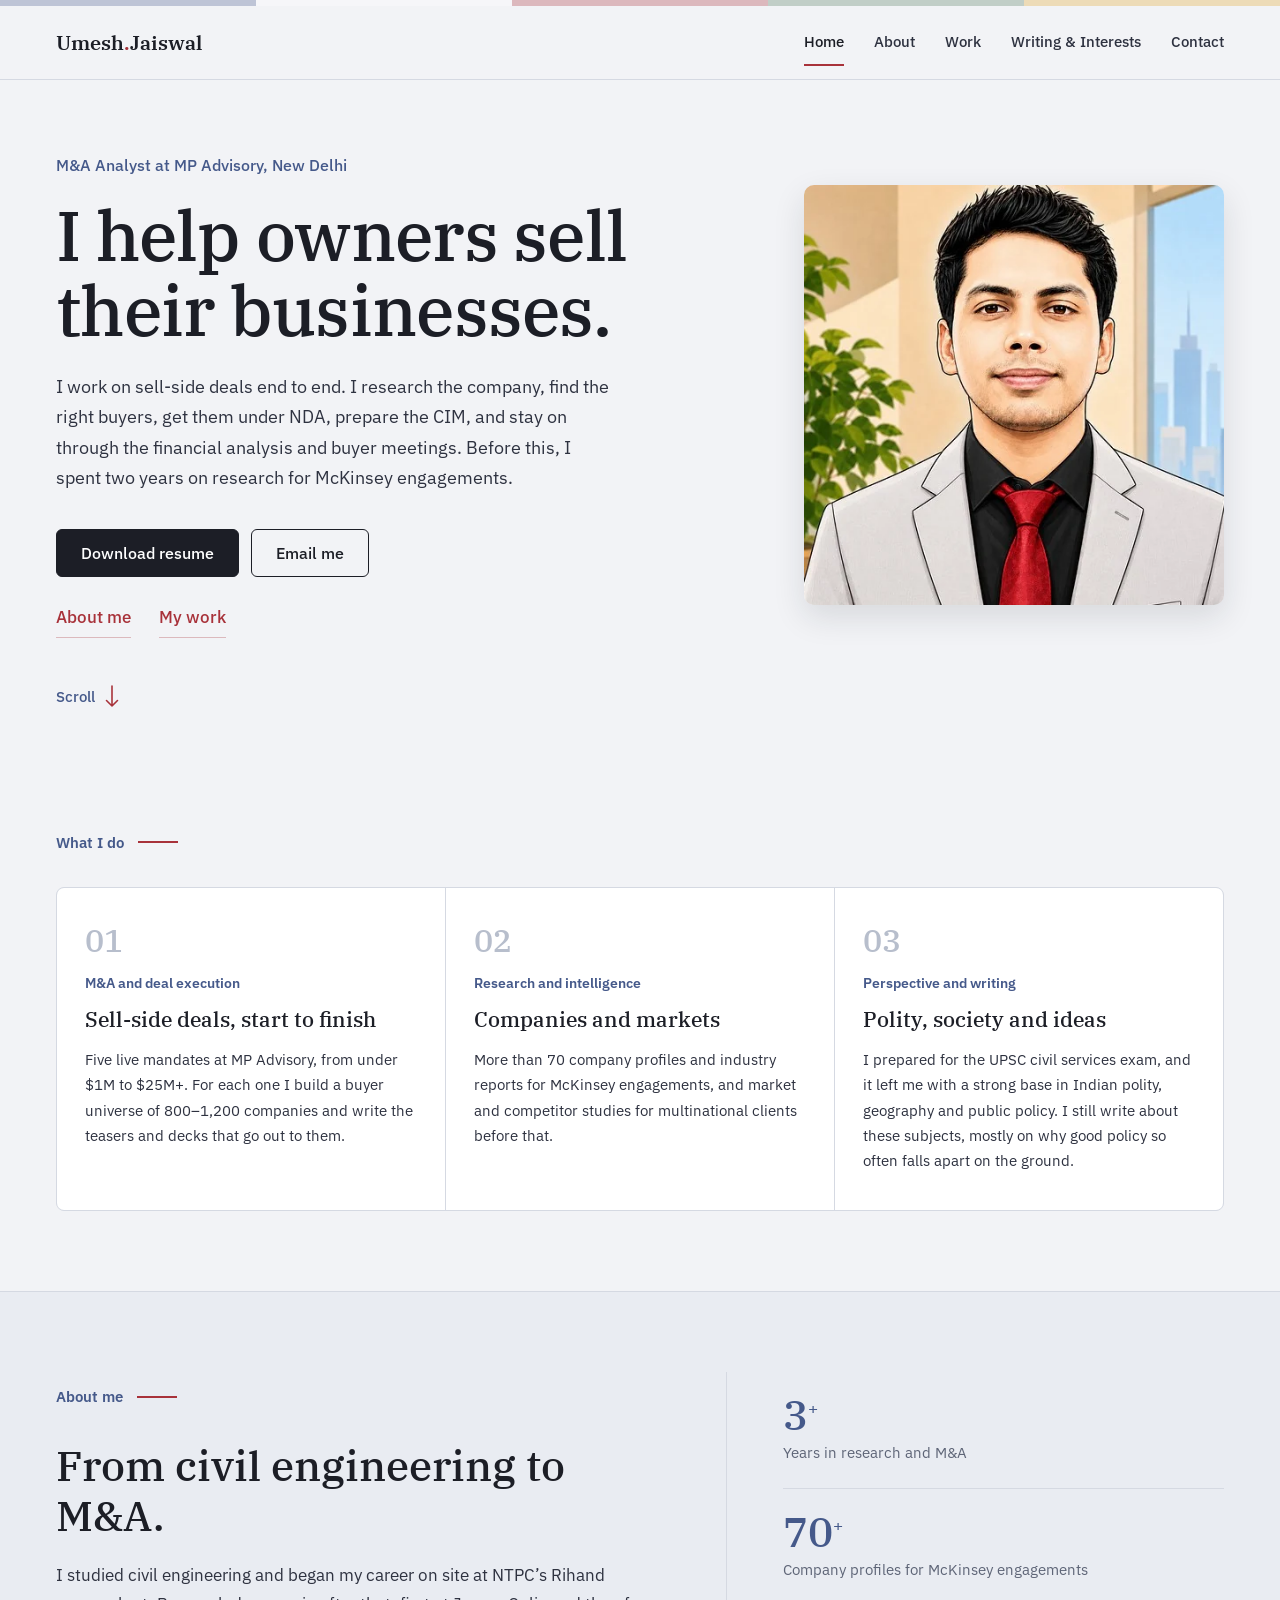
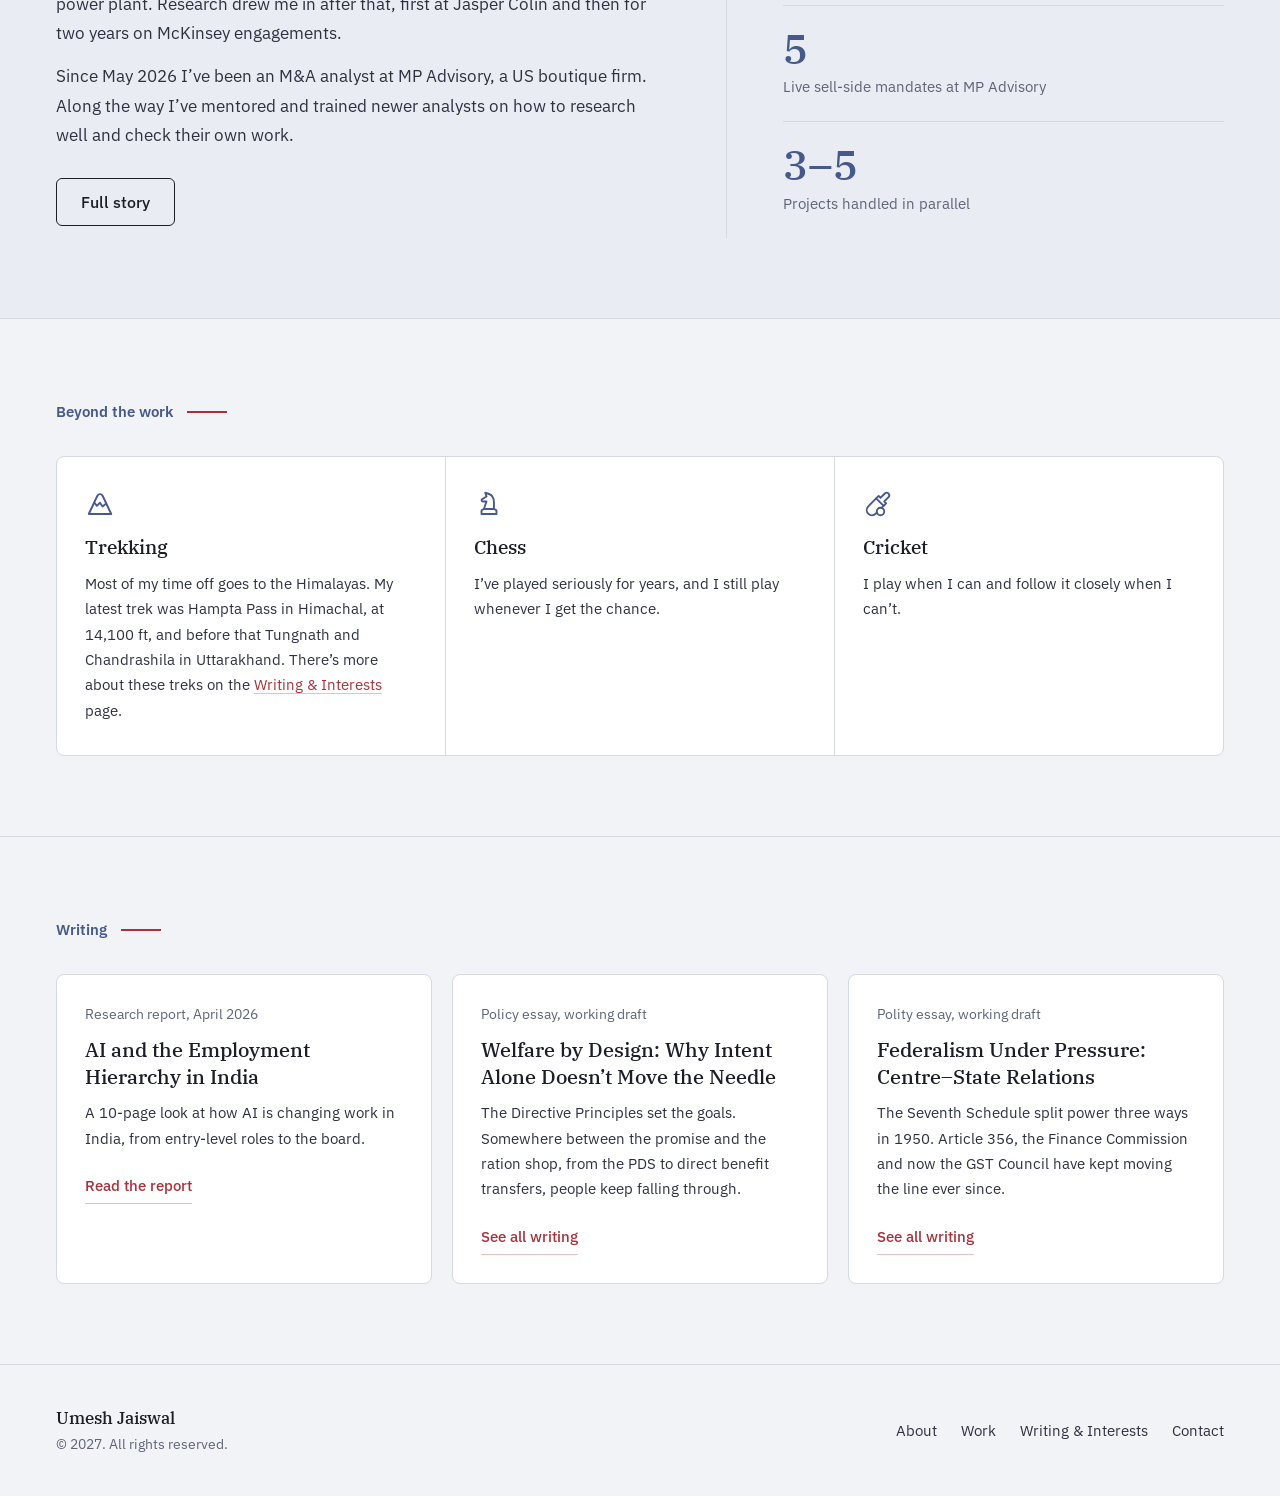
==== commit 16ee4374: "Add files via upload" ====
--- a/index.html
+++ b/index.html
@@ -24,7 +24,8 @@
   <div class="flags" aria-hidden="true"><span></span><span></span><span></span><span></span><span></span></div>
   <nav id="nav" aria-label="Main">
     <a href="index.html" class="nav-logo">Umesh<span>.</span>Jaiswal</a>
-    <ul>
+    <button class="menu-btn" type="button" aria-expanded="false" aria-controls="site-menu">Menu</button>
+    <ul id="site-menu">
       <li><a href="index.html" class="active" aria-current="page">Home</a></li>
       <li><a href="about.html">About</a></li>
       <li><a href="projects.html">Work</a></li>
@@ -42,14 +43,14 @@
     <p class="hero-sub">I work on sell-side deals end to end. I research the company, find the right buyers, get them under NDA, prepare the CIM, and stay on through the financial analysis and buyer meetings. Before this, I spent two years on research for McKinsey engagements.</p>
     <div class="ctas">
       <a href="Umesh_Jaiswal_Resume.pdf" class="btn btn-s">Download resume</a>
-      <a href="mailto:umeshjaiswal0606@gmail.com" class="btn btn-o">Email me</a>
+      <a href="mailto:umeshjaiswal977@gmail.com" class="btn btn-o">Email me</a>
     </div>
     <div class="hero-links">
       <a href="about.html">About me</a>
       <a href="projects.html">My work</a>
     </div>
   </div>
-  <img class="headshot" src="images/umesh-jaiswal.jpg" width="476" height="476" alt="Illustrated portrait of Umesh Jaiswal in a light grey suit and red tie">
+  <img class="headshot" src="images/umesh-jaiswal.webp" width="476" height="476" alt="Illustrated portrait of Umesh Jaiswal in a light grey suit and red tie">
   <a href="#what-i-do" class="scroll-hint">Scroll <svg viewBox="0 0 14 24" aria-hidden="true"><path d="M7 1v20M1.5 15.5 7 21l5.5-5.5"/></svg></a>
 </section>
 
@@ -105,17 +106,17 @@
   <div class="sec-lbl">Beyond the work</div>
   <div class="interest-grid">
     <div class="interest-card rv d1">
-      <span class="ic-icon" aria-hidden="true">🏔️</span>
+      <span class="ic-icon"><svg class="line-icon" viewBox="0 0 24 24" fill="none" stroke="currentColor" stroke-width="1.5" stroke-linecap="round" stroke-linejoin="round" aria-hidden="true" focusable="false"><path d="M3 20h18l-6.921 -14.612a2.3 2.3 0 0 0 -4.158 0l-6.921 14.612z"/><path d="M7.5 11l2 2.5l2.5 -2.5l2 3l2.5 -2"/></svg></span>
       <h4>Trekking</h4>
       <p>Most of my time off goes to the Himalayas. My latest trek was Hampta Pass in Himachal, at 14,100 ft, and before that Tungnath and Chandrashila in Uttarakhand. There’s more about these treks on the <a href="blog.html">Writing &amp; Interests</a> page.</p>
     </div>
     <div class="interest-card rv d2">
-      <span class="ic-icon" aria-hidden="true">♟️</span>
+      <span class="ic-icon"><svg class="line-icon" viewBox="0 0 24 24" fill="none" stroke="currentColor" stroke-width="1.5" stroke-linecap="round" stroke-linejoin="round" aria-hidden="true" focusable="false"><path d="M8 16l-1.447 .724a1 1 0 0 0 -.553 .894v2.382h12v-2.382a1 1 0 0 0 -.553 -.894l-1.447 -.724h-8z"/><path d="M9 3l1 3l-3.491 2.148a1 1 0 0 0 .524 1.852h2.967l-2.073 6h7.961l.112 -5c0 -3 -1.09 -5.983 -4 -7c-1.94 -.678 -2.94 -1.011 -3 -1z"/></svg></span>
       <h4>Chess</h4>
       <p>I’ve played seriously for years, and I still play whenever I get the chance.</p>
     </div>
     <div class="interest-card rv d3">
-      <span class="ic-icon" aria-hidden="true">🏏</span>
+      <span class="ic-icon"><svg class="line-icon" viewBox="0 0 24 24" fill="none" stroke="currentColor" stroke-width="1.5" stroke-linecap="round" stroke-linejoin="round" aria-hidden="true" focusable="false"><path d="M11.105 18.79l-1 .992a4.159 4.159 0 0 1 -6.038 -5.715l.157 -.166l8.282 -8.401l1.5 1.5l3.45 -3.391a2.08 2.08 0 0 1 3.057 2.815l-.116 .126l-3.391 3.45l1.5 1.5l-3.668 3.617"/><path d="M10.5 7.5l6 6"/><path d="M14 18m-3 0a3 3 0 1 0 6 0a3 3 0 1 0 -6 0"/></svg></span>
       <h4>Cricket</h4>
       <p>I play when I can and follow it closely when I can’t.</p>
     </div>
--- a/style.css
+++ b/style.css
@@ -249,8 +249,66 @@
 @media(max-width:640px){ .topbar{position:static;} }
 
 /* Writing & Interests: faint mountain photos behind the header and the interests section */
-.ph-photo{background:linear-gradient(180deg,rgba(242,243,246,.80) 0%,rgba(242,243,246,.90) 70%,var(--bg) 100%),url('images/bg-mountains.jpg') center 35%/cover no-repeat;}
-.bg-snow{background:linear-gradient(180deg,var(--bg) 0%,rgba(242,243,246,.90) 25%,rgba(242,243,246,.90) 75%,var(--bg) 100%),url('images/bg-snowline.jpg') center 55%/cover no-repeat;}
+.ph-photo{background:linear-gradient(180deg,rgba(242,243,246,.80) 0%,rgba(242,243,246,.90) 70%,var(--bg) 100%),url('images/bg-mountains.webp') center 35%/cover no-repeat;}
+.bg-snow{background:linear-gradient(180deg,var(--bg) 0%,rgba(242,243,246,.90) 25%,rgba(242,243,246,.90) 75%,var(--bg) 100%),url('images/bg-snowline.webp') center 55%/cover no-repeat;}
 .essays{gap:20px;align-items:stretch;}
 
 .essays .wide{grid-column:1/-1;}
+
+/* ---------- Interaction details ---------- */
+
+/* Prayer-flag strip doubles as a reading-progress bar (only when JavaScript runs) */
+.flags{position:relative;}
+.js .flags>span{opacity:.3;}
+.flags-fill{position:absolute;inset:0;display:flex;clip-path:inset(0 100% 0 0);}
+.flags-fill span{opacity:1;}
+
+/* Links in text: faint line at rest, red line draws in on hover */
+main p a:not(.btn),.card-lnk,.hero-links a,.fnav a{
+  text-decoration:none;
+  background-image:linear-gradient(var(--crimson),var(--crimson)),linear-gradient(rgba(168,50,58,.3),rgba(168,50,58,.3));
+  background-size:0 1.5px,100% 1px;background-position:0 100%,0 100%;background-repeat:no-repeat;
+  transition:background-size .3s ease,color .2s;
+}
+.fnav a{background-image:linear-gradient(var(--crimson),var(--crimson));background-size:0 1.5px;}
+main p a:not(.btn):hover,.card-lnk:hover,.hero-links a:hover{background-size:100% 1.5px,100% 1px;}
+.fnav a:hover{background-size:100% 1.5px;}
+
+/* Trek photos: gentle zoom on hover, open large on click */
+.zoom{display:block;overflow:hidden;border-radius:8px;}
+.zoom img{border-radius:0;transition:transform .6s ease;}
+.zoom:hover img,.zoom:focus-visible img{transform:scale(1.05);}
+.gallery .wide .zoom,.photo-mosaic .pm-main .zoom{flex:1 1 0;min-height:0;}
+.gallery .wide .zoom img,.photo-mosaic .pm-main .zoom img{height:100%;}
+@media(max-width:900px){.gallery .wide .zoom{flex:none;}.gallery .wide .zoom img{height:auto;}}
+@media(max-width:640px){.photo-mosaic .pm-main .zoom{flex:none;}.photo-mosaic .pm-main .zoom img{height:auto;}}
+.lightbox{position:fixed;inset:0;z-index:9000;background:rgba(20,22,30,.9);display:flex;align-items:center;justify-content:center;padding:56px 20px 24px;}
+.lightbox figure{margin:0;max-width:min(1100px,100%);display:flex;flex-direction:column;align-items:center;}
+.lightbox img{max-width:100%;max-height:calc(100vh - 140px);width:auto;height:auto;border-radius:6px;}
+.lightbox figcaption{color:#E6E8EE;font-size:.95rem;margin-top:12px;text-align:center;}
+.lb-close{position:absolute;top:14px;right:18px;min-width:44px;min-height:44px;border:1px solid rgba(255,255,255,.4);border-radius:6px;background:transparent;color:#FFFFFF;font:500 .95rem var(--sans);cursor:pointer;padding:0 14px;}
+.lb-close:hover{background:rgba(255,255,255,.1);}
+
+/* Following cursor: mouse and trackpad only, never on touch screens */
+.cur-dot,.cur-ring{position:fixed;top:0;left:0;pointer-events:none;border-radius:50%;z-index:9999;opacity:0;}
+.cur-dot{width:8px;height:8px;margin:-4px 0 0 -4px;background:var(--crimson);transition:opacity .2s;}
+.cur-ring{width:28px;height:28px;margin:-14px 0 0 -14px;border:1.5px solid var(--slate);transition:opacity .2s,width .25s,height .25s,margin .25s,background-color .25s,border-color .25s;}
+.cur-ring.big{width:46px;height:46px;margin:-23px 0 0 -23px;background-color:rgba(168,50,58,.08);border-color:var(--crimson);}
+.cur-on .cur-dot,.cur-on .cur-ring{opacity:1;}
+.lb-open .cur-ring{border-color:#FFFFFF;}
+@media (prefers-reduced-motion:reduce){.zoom img{transition:none;}.cur-ring{transition:opacity .2s;}}
+
+/* Line icons (Tabler Icons, MIT licence) in place of emoji */
+.line-icon{width:30px;height:30px;color:var(--slate);display:block;}
+.ic-icon,.pillar .icon{font-size:0;line-height:0;}
+
+/* Phone menu: a compact Menu button that opens the links */
+.menu-btn{display:none;}
+@media(max-width:640px){
+  .js .menu-btn{display:inline-flex;align-items:center;min-height:44px;padding:0 16px;border:1.5px solid var(--t1);border-radius:6px;background:transparent;color:var(--t1);font:500 .95rem var(--sans);cursor:pointer;}
+  .js .menu-btn[aria-expanded="true"]{background:var(--t1);color:#FFFFFF;}
+  .js nav#nav ul{display:none;width:100%;flex-direction:column;gap:0;padding:6px 0 4px;border-top:1px solid var(--border);margin-top:8px;}
+  .js nav#nav.open ul{display:flex;}
+  .js nav#nav ul a{display:block;padding:12px 2px;font-size:1rem;border-bottom:none;}
+  .js nav#nav ul a.active{color:var(--crimson);}
+}
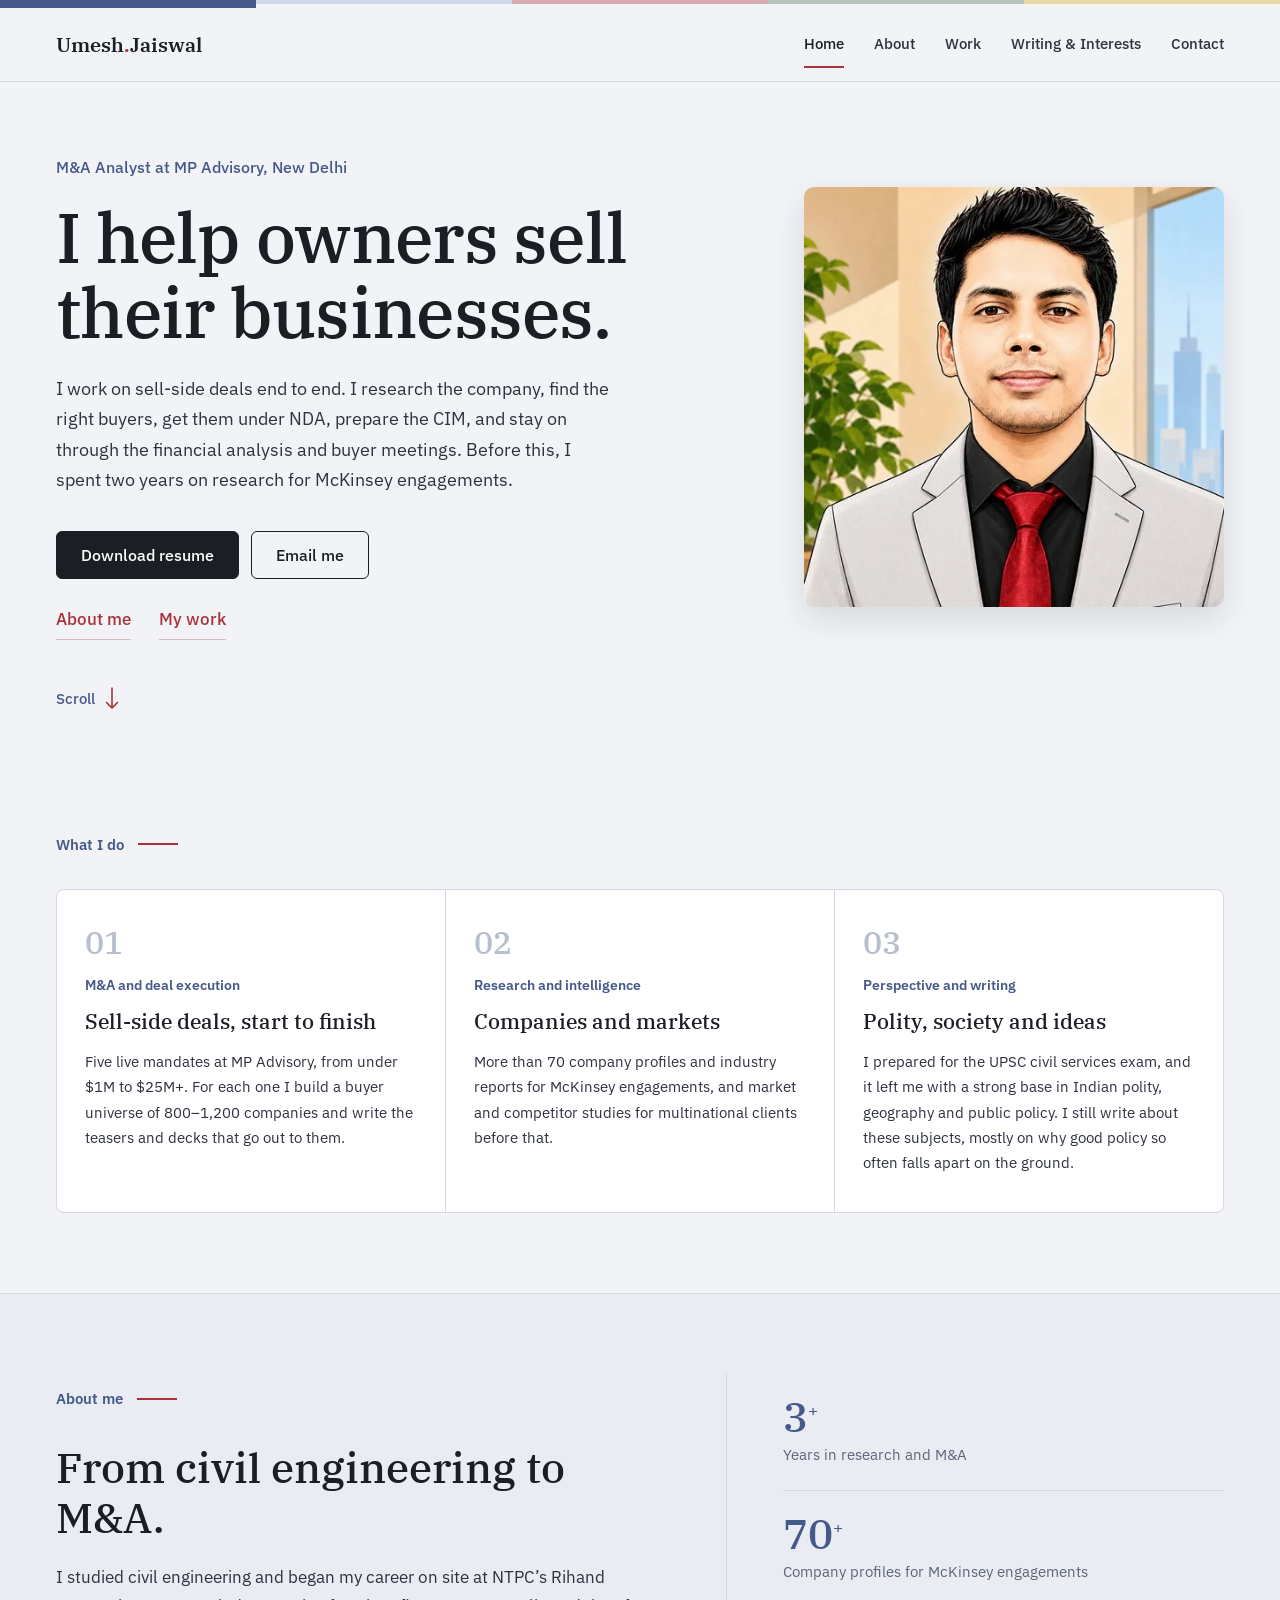
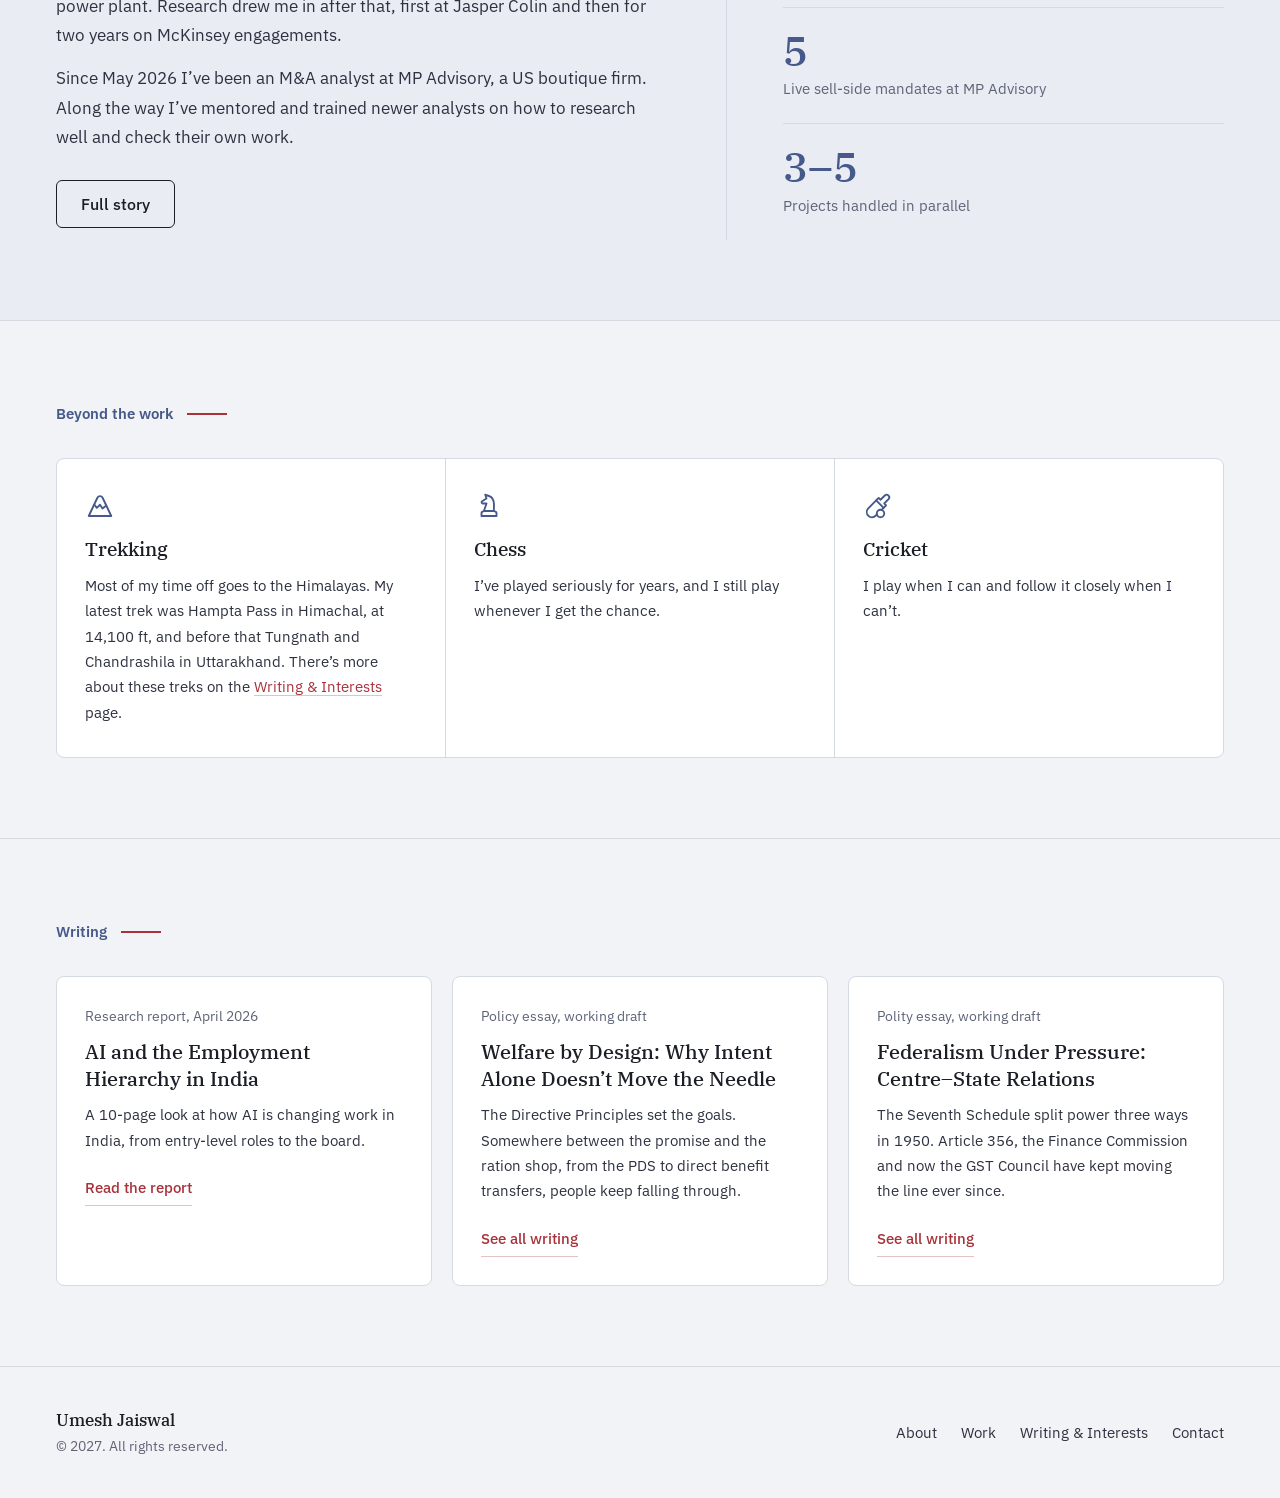
==== commit 17502c1e: "Add files via upload" ====
--- a/index.html
+++ b/index.html
@@ -21,7 +21,7 @@
 <body>
 
 <header class="topbar">
-  <div class="flags" aria-hidden="true"><span></span><span></span><span></span><span></span><span></span></div>
+  <div class="flags" aria-hidden="true"><span class="on"></span><span></span><span></span><span></span><span></span></div>
   <nav id="nav" aria-label="Main">
     <a href="index.html" class="nav-logo">Umesh<span>.</span>Jaiswal</a>
     <button class="menu-btn" type="button" aria-expanded="false" aria-controls="site-menu">Menu</button>
--- a/style.css
+++ b/style.css
@@ -21,7 +21,7 @@
 .flags{display:flex;height:6px;}
 .flags span{flex:1;}
 .flags span:nth-child(1){background:var(--slate);}
-.flags span:nth-child(2){background:#FFFFFF;}
+.flags span:nth-child(2){background:#93B4DB;}
 .flags span:nth-child(3){background:var(--crimson);}
 .flags span:nth-child(4){background:var(--pine);}
 .flags span:nth-child(5){background:var(--saffron);}
@@ -257,11 +257,7 @@
 
 /* ---------- Interaction details ---------- */
 
-/* Prayer-flag strip doubles as a reading-progress bar (only when JavaScript runs) */
 .flags{position:relative;}
-.js .flags>span{opacity:.3;}
-.flags-fill{position:absolute;inset:0;display:flex;clip-path:inset(0 100% 0 0);}
-.flags-fill span{opacity:1;}
 
 /* Links in text: faint line at rest, red line draws in on hover */
 main p a:not(.btn),.card-lnk,.hero-links a,.fnav a{
@@ -312,3 +308,11 @@
   .js nav#nav ul a{display:block;padding:12px 2px;font-size:1rem;border-bottom:none;}
   .js nav#nav ul a.active{color:var(--crimson);}
 }
+
+/* Prayer-flag strip: the colour for the current page stands out */
+.flags{display:flex;height:8px;align-items:flex-start;}
+.flags span{flex:1;height:4px;opacity:.38;}
+.flags span.on{height:8px;opacity:1;}
+
+/* Contact page: faint letter, paper and pen behind the header */
+.ph-letter{background:linear-gradient(90deg,rgba(242,243,246,.97) 0%,rgba(242,243,246,.90) 40%,rgba(242,243,246,.80) 100%),url('images/bg-letter.webp') right center/cover no-repeat;}
